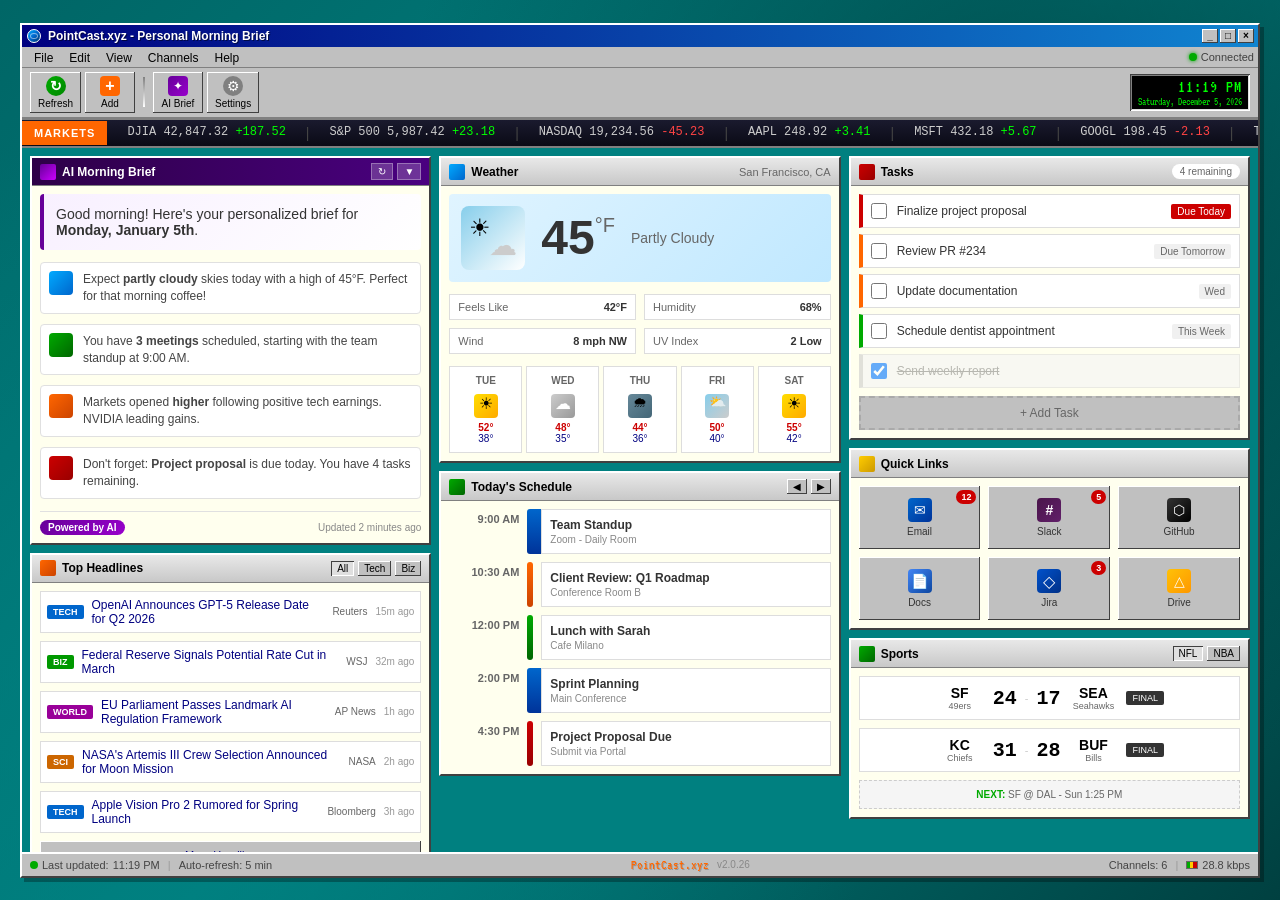
==== index.html @ b17baa4c "Add static HTML/CSS prototype for PointCast morning brief dashboard - Create retro 1996-inspired UI " ====
<!DOCTYPE html>
<html lang="en">
<head>
    <meta charset="UTF-8">
    <meta name="viewport" content="width=device-width, initial-scale=1.0">
    <title>PointCast.xyz - Your Personal Morning Brief</title>
    <link rel="stylesheet" href="styles.css">
    <link rel="preconnect" href="https://fonts.googleapis.com">
    <link rel="preconnect" href="https://fonts.gstatic.com" crossorigin>
    <link href="https://fonts.googleapis.com/css2?family=VT323&family=Chicago&family=Press+Start+2P&display=swap" rel="stylesheet">
</head>
<body>
    <!-- Screensaver Overlay (hidden by default) -->
    <div class="screensaver" id="screensaver">
        <div class="screensaver-logo">PointCast.xyz</div>
        <div class="screensaver-tagline">Click anywhere to begin your morning brief...</div>
    </div>

    <!-- Main Application Window -->
    <div class="app-container">
        <!-- Title Bar -->
        <header class="title-bar">
            <div class="title-bar-left">
                <div class="app-icon">
                    <div class="icon-globe"></div>
                </div>
                <span class="app-title">PointCast.xyz - Personal Morning Brief</span>
            </div>
            <div class="title-bar-buttons">
                <button class="win-btn minimize" title="Minimize">_</button>
                <button class="win-btn maximize" title="Maximize">□</button>
                <button class="win-btn close" title="Close">×</button>
            </div>
        </header>

        <!-- Menu Bar -->
        <nav class="menu-bar">
            <ul class="menu-items">
                <li class="menu-item">
                    <span>File</span>
                    <ul class="dropdown">
                        <li>New Channel</li>
                        <li>Save Layout</li>
                        <li class="separator"></li>
                        <li>Exit</li>
                    </ul>
                </li>
                <li class="menu-item">
                    <span>Edit</span>
                    <ul class="dropdown">
                        <li>Preferences</li>
                        <li>Customize</li>
                    </ul>
                </li>
                <li class="menu-item">
                    <span>View</span>
                    <ul class="dropdown">
                        <li>Full Screen</li>
                        <li>Compact Mode</li>
                        <li class="separator"></li>
                        <li>Refresh All</li>
                    </ul>
                </li>
                <li class="menu-item">
                    <span>Channels</span>
                    <ul class="dropdown">
                        <li>News</li>
                        <li>Weather</li>
                        <li>Markets</li>
                        <li>Sports</li>
                    </ul>
                </li>
                <li class="menu-item">
                    <span>Help</span>
                    <ul class="dropdown">
                        <li>About PointCast.xyz</li>
                        <li>User Guide</li>
                    </ul>
                </li>
            </ul>
            <div class="connection-status">
                <span class="status-indicator online"></span>
                <span>Connected</span>
            </div>
        </nav>

        <!-- Toolbar -->
        <div class="toolbar">
            <button class="toolbar-btn" title="Refresh All">
                <span class="toolbar-icon refresh-icon"></span>
                <span>Refresh</span>
            </button>
            <button class="toolbar-btn" title="Add Channel">
                <span class="toolbar-icon add-icon"></span>
                <span>Add</span>
            </button>
            <div class="toolbar-separator"></div>
            <button class="toolbar-btn" title="AI Assistant">
                <span class="toolbar-icon ai-icon"></span>
                <span>AI Brief</span>
            </button>
            <button class="toolbar-btn" title="Settings">
                <span class="toolbar-icon settings-icon"></span>
                <span>Settings</span>
            </button>
            <div class="toolbar-spacer"></div>
            <div class="datetime-display">
                <span class="current-time" id="currentTime">7:30 AM</span>
                <span class="current-date" id="currentDate">Monday, January 5, 2026</span>
            </div>
        </div>

        <!-- Stock Ticker -->
        <div class="ticker-bar">
            <div class="ticker-label">MARKETS</div>
            <div class="ticker-container">
                <div class="ticker-content" id="tickerContent">
                    <span class="ticker-item positive">DJIA 42,847.32 <span class="change">+187.52</span></span>
                    <span class="ticker-separator">|</span>
                    <span class="ticker-item positive">S&P 500 5,987.42 <span class="change">+23.18</span></span>
                    <span class="ticker-separator">|</span>
                    <span class="ticker-item negative">NASDAQ 19,234.56 <span class="change">-45.23</span></span>
                    <span class="ticker-separator">|</span>
                    <span class="ticker-item positive">AAPL 248.92 <span class="change">+3.41</span></span>
                    <span class="ticker-separator">|</span>
                    <span class="ticker-item positive">MSFT 432.18 <span class="change">+5.67</span></span>
                    <span class="ticker-separator">|</span>
                    <span class="ticker-item negative">GOOGL 198.45 <span class="change">-2.13</span></span>
                    <span class="ticker-separator">|</span>
                    <span class="ticker-item positive">TSLA 412.30 <span class="change">+18.92</span></span>
                    <span class="ticker-separator">|</span>
                    <span class="ticker-item positive">AMZN 227.84 <span class="change">+4.56</span></span>
                    <span class="ticker-separator">|</span>
                    <span class="ticker-item negative">META 612.47 <span class="change">-8.23</span></span>
                    <span class="ticker-separator">|</span>
                    <span class="ticker-item positive">NVDA 148.92 <span class="change">+6.78</span></span>
                </div>
            </div>
        </div>

        <!-- Main Content Area -->
        <main class="main-content">
            <!-- Left Column -->
            <div class="column left-column">
                <!-- AI Morning Brief -->
                <section class="panel ai-brief-panel">
                    <div class="panel-header">
                        <div class="panel-title">
                            <span class="panel-icon ai-panel-icon"></span>
                            AI Morning Brief
                        </div>
                        <div class="panel-controls">
                            <button class="panel-btn" title="Regenerate">↻</button>
                            <button class="panel-btn" title="Expand">▼</button>
                        </div>
                    </div>
                    <div class="panel-content">
                        <div class="ai-greeting">
                            <p class="greeting-text">Good morning! Here's your personalized brief for <strong>Monday, January 5th</strong>.</p>
                        </div>
                        <div class="ai-summary">
                            <div class="summary-item">
                                <span class="summary-icon weather-summary"></span>
                                <p>Expect <strong>partly cloudy</strong> skies today with a high of 45°F. Perfect for that morning coffee!</p>
                            </div>
                            <div class="summary-item">
                                <span class="summary-icon calendar-summary"></span>
                                <p>You have <strong>3 meetings</strong> scheduled, starting with the team standup at 9:00 AM.</p>
                            </div>
                            <div class="summary-item">
                                <span class="summary-icon news-summary"></span>
                                <p>Markets opened <strong>higher</strong> following positive tech earnings. NVIDIA leading gains.</p>
                            </div>
                            <div class="summary-item">
                                <span class="summary-icon task-summary"></span>
                                <p>Don't forget: <strong>Project proposal</strong> is due today. You have 4 tasks remaining.</p>
                            </div>
                        </div>
                        <div class="ai-footer">
                            <span class="ai-badge">Powered by AI</span>
                            <span class="update-time">Updated 2 minutes ago</span>
                        </div>
                    </div>
                </section>

                <!-- News Panel -->
                <section class="panel news-panel">
                    <div class="panel-header">
                        <div class="panel-title">
                            <span class="panel-icon news-panel-icon"></span>
                            Top Headlines
                        </div>
                        <div class="panel-controls">
                            <button class="panel-btn active" title="All">All</button>
                            <button class="panel-btn" title="Tech">Tech</button>
                            <button class="panel-btn" title="Business">Biz</button>
                        </div>
                    </div>
                    <div class="panel-content">
                        <ul class="news-list">
                            <li class="news-item">
                                <span class="news-category tech">TECH</span>
                                <a href="#" class="news-headline">OpenAI Announces GPT-5 Release Date for Q2 2026</a>
                                <span class="news-source">Reuters</span>
                                <span class="news-time">15m ago</span>
                            </li>
                            <li class="news-item">
                                <span class="news-category business">BIZ</span>
                                <a href="#" class="news-headline">Federal Reserve Signals Potential Rate Cut in March</a>
                                <span class="news-source">WSJ</span>
                                <span class="news-time">32m ago</span>
                            </li>
                            <li class="news-item">
                                <span class="news-category world">WORLD</span>
                                <a href="#" class="news-headline">EU Parliament Passes Landmark AI Regulation Framework</a>
                                <span class="news-source">AP News</span>
                                <span class="news-time">1h ago</span>
                            </li>
                            <li class="news-item">
                                <span class="news-category science">SCI</span>
                                <a href="#" class="news-headline">NASA's Artemis III Crew Selection Announced for Moon Mission</a>
                                <span class="news-source">NASA</span>
                                <span class="news-time">2h ago</span>
                            </li>
                            <li class="news-item">
                                <span class="news-category tech">TECH</span>
                                <a href="#" class="news-headline">Apple Vision Pro 2 Rumored for Spring Launch</a>
                                <span class="news-source">Bloomberg</span>
                                <span class="news-time">3h ago</span>
                            </li>
                        </ul>
                        <button class="more-btn">More Headlines →</button>
                    </div>
                </section>
            </div>

            <!-- Center Column -->
            <div class="column center-column">
                <!-- Weather Panel -->
                <section class="panel weather-panel">
                    <div class="panel-header">
                        <div class="panel-title">
                            <span class="panel-icon weather-panel-icon"></span>
                            Weather
                        </div>
                        <div class="panel-controls">
                            <span class="location">San Francisco, CA</span>
                        </div>
                    </div>
                    <div class="panel-content">
                        <div class="weather-current">
                            <div class="weather-icon-large partly-cloudy"></div>
                            <div class="weather-temp">
                                <span class="temp-value">45</span>
                                <span class="temp-unit">°F</span>
                            </div>
                            <div class="weather-desc">Partly Cloudy</div>
                        </div>
                        <div class="weather-details">
                            <div class="weather-detail">
                                <span class="detail-label">Feels Like</span>
                                <span class="detail-value">42°F</span>
                            </div>
                            <div class="weather-detail">
                                <span class="detail-label">Humidity</span>
                                <span class="detail-value">68%</span>
                            </div>
                            <div class="weather-detail">
                                <span class="detail-label">Wind</span>
                                <span class="detail-value">8 mph NW</span>
                            </div>
                            <div class="weather-detail">
                                <span class="detail-label">UV Index</span>
                                <span class="detail-value">2 Low</span>
                            </div>
                        </div>
                        <div class="weather-forecast">
                            <div class="forecast-day">
                                <span class="day-name">TUE</span>
                                <div class="forecast-icon sunny"></div>
                                <span class="forecast-high">52°</span>
                                <span class="forecast-low">38°</span>
                            </div>
                            <div class="forecast-day">
                                <span class="day-name">WED</span>
                                <div class="forecast-icon cloudy"></div>
                                <span class="forecast-high">48°</span>
                                <span class="forecast-low">35°</span>
                            </div>
                            <div class="forecast-day">
                                <span class="day-name">THU</span>
                                <div class="forecast-icon rainy"></div>
                                <span class="forecast-high">44°</span>
                                <span class="forecast-low">36°</span>
                            </div>
                            <div class="forecast-day">
                                <span class="day-name">FRI</span>
                                <div class="forecast-icon partly-cloudy-sm"></div>
                                <span class="forecast-high">50°</span>
                                <span class="forecast-low">40°</span>
                            </div>
                            <div class="forecast-day">
                                <span class="day-name">SAT</span>
                                <div class="forecast-icon sunny"></div>
                                <span class="forecast-high">55°</span>
                                <span class="forecast-low">42°</span>
                            </div>
                        </div>
                    </div>
                </section>

                <!-- Calendar Panel -->
                <section class="panel calendar-panel">
                    <div class="panel-header">
                        <div class="panel-title">
                            <span class="panel-icon calendar-panel-icon"></span>
                            Today's Schedule
                        </div>
                        <div class="panel-controls">
                            <button class="panel-btn" title="Previous">◀</button>
                            <button class="panel-btn" title="Next">▶</button>
                        </div>
                    </div>
                    <div class="panel-content">
                        <div class="calendar-timeline">
                            <div class="timeline-event">
                                <div class="event-time">9:00 AM</div>
                                <div class="event-bar team"></div>
                                <div class="event-details">
                                    <span class="event-title">Team Standup</span>
                                    <span class="event-location">Zoom - Daily Room</span>
                                </div>
                            </div>
                            <div class="timeline-event">
                                <div class="event-time">10:30 AM</div>
                                <div class="event-bar client"></div>
                                <div class="event-details">
                                    <span class="event-title">Client Review: Q1 Roadmap</span>
                                    <span class="event-location">Conference Room B</span>
                                </div>
                            </div>
                            <div class="timeline-event">
                                <div class="event-time">12:00 PM</div>
                                <div class="event-bar personal"></div>
                                <div class="event-details">
                                    <span class="event-title">Lunch with Sarah</span>
                                    <span class="event-location">Cafe Milano</span>
                                </div>
                            </div>
                            <div class="timeline-event">
                                <div class="event-time">2:00 PM</div>
                                <div class="event-bar team"></div>
                                <div class="event-details">
                                    <span class="event-title">Sprint Planning</span>
                                    <span class="event-location">Main Conference</span>
                                </div>
                            </div>
                            <div class="timeline-event">
                                <div class="event-time">4:30 PM</div>
                                <div class="event-bar deadline"></div>
                                <div class="event-details">
                                    <span class="event-title">Project Proposal Due</span>
                                    <span class="event-location">Submit via Portal</span>
                                </div>
                            </div>
                        </div>
                    </div>
                </section>
            </div>

            <!-- Right Column -->
            <div class="column right-column">
                <!-- Tasks Panel -->
                <section class="panel tasks-panel">
                    <div class="panel-header">
                        <div class="panel-title">
                            <span class="panel-icon tasks-panel-icon"></span>
                            Tasks
                        </div>
                        <div class="panel-controls">
                            <span class="task-count">4 remaining</span>
                        </div>
                    </div>
                    <div class="panel-content">
                        <ul class="task-list">
                            <li class="task-item priority-high">
                                <input type="checkbox" id="task1" class="task-checkbox">
                                <label for="task1" class="task-label">
                                    <span class="task-text">Finalize project proposal</span>
                                    <span class="task-due urgent">Due Today</span>
                                </label>
                            </li>
                            <li class="task-item priority-medium">
                                <input type="checkbox" id="task2" class="task-checkbox">
                                <label for="task2" class="task-label">
                                    <span class="task-text">Review PR #234</span>
                                    <span class="task-due">Due Tomorrow</span>
                                </label>
                            </li>
                            <li class="task-item priority-medium">
                                <input type="checkbox" id="task3" class="task-checkbox">
                                <label for="task3" class="task-label">
                                    <span class="task-text">Update documentation</span>
                                    <span class="task-due">Wed</span>
                                </label>
                            </li>
                            <li class="task-item priority-low">
                                <input type="checkbox" id="task4" class="task-checkbox">
                                <label for="task4" class="task-label">
                                    <span class="task-text">Schedule dentist appointment</span>
                                    <span class="task-due">This Week</span>
                                </label>
                            </li>
                            <li class="task-item completed">
                                <input type="checkbox" id="task5" class="task-checkbox" checked>
                                <label for="task5" class="task-label">
                                    <span class="task-text">Send weekly report</span>
                                </label>
                            </li>
                        </ul>
                        <button class="add-task-btn">+ Add Task</button>
                    </div>
                </section>

                <!-- Quick Links Panel -->
                <section class="panel links-panel">
                    <div class="panel-header">
                        <div class="panel-title">
                            <span class="panel-icon links-panel-icon"></span>
                            Quick Links
                        </div>
                    </div>
                    <div class="panel-content">
                        <div class="quick-links-grid">
                            <a href="#" class="quick-link">
                                <div class="link-icon email-icon"></div>
                                <span>Email</span>
                                <span class="badge">12</span>
                            </a>
                            <a href="#" class="quick-link">
                                <div class="link-icon slack-icon"></div>
                                <span>Slack</span>
                                <span class="badge">5</span>
                            </a>
                            <a href="#" class="quick-link">
                                <div class="link-icon github-icon"></div>
                                <span>GitHub</span>
                            </a>
                            <a href="#" class="quick-link">
                                <div class="link-icon docs-icon"></div>
                                <span>Docs</span>
                            </a>
                            <a href="#" class="quick-link">
                                <div class="link-icon jira-icon"></div>
                                <span>Jira</span>
                                <span class="badge">3</span>
                            </a>
                            <a href="#" class="quick-link">
                                <div class="link-icon drive-icon"></div>
                                <span>Drive</span>
                            </a>
                        </div>
                    </div>
                </section>

                <!-- Sports/Scores Panel -->
                <section class="panel sports-panel">
                    <div class="panel-header">
                        <div class="panel-title">
                            <span class="panel-icon sports-panel-icon"></span>
                            Sports
                        </div>
                        <div class="panel-controls">
                            <button class="panel-btn active">NFL</button>
                            <button class="panel-btn">NBA</button>
                        </div>
                    </div>
                    <div class="panel-content">
                        <div class="sports-scores">
                            <div class="game-score">
                                <div class="team">
                                    <span class="team-abbr">SF</span>
                                    <span class="team-name">49ers</span>
                                </div>
                                <span class="score">24</span>
                                <span class="vs">-</span>
                                <span class="score">17</span>
                                <div class="team">
                                    <span class="team-abbr">SEA</span>
                                    <span class="team-name">Seahawks</span>
                                </div>
                                <span class="game-status final">FINAL</span>
                            </div>
                            <div class="game-score">
                                <div class="team">
                                    <span class="team-abbr">KC</span>
                                    <span class="team-name">Chiefs</span>
                                </div>
                                <span class="score">31</span>
                                <span class="vs">-</span>
                                <span class="score">28</span>
                                <div class="team">
                                    <span class="team-abbr">BUF</span>
                                    <span class="team-name">Bills</span>
                                </div>
                                <span class="game-status final">FINAL</span>
                            </div>
                            <div class="upcoming-game">
                                <span class="upcoming-label">NEXT:</span>
                                <span>SF @ DAL - Sun 1:25 PM</span>
                            </div>
                        </div>
                    </div>
                </section>
            </div>
        </main>

        <!-- Status Bar -->
        <footer class="status-bar">
            <div class="status-left">
                <span class="status-item">
                    <span class="status-icon connected"></span>
                    Last updated: <span id="lastUpdate">7:28 AM</span>
                </span>
                <span class="status-separator">|</span>
                <span class="status-item">Auto-refresh: 5 min</span>
            </div>
            <div class="status-center">
                <span class="retro-badge">PointCast.xyz</span>
                <span class="version">v2.0.26</span>
            </div>
            <div class="status-right">
                <span class="status-item">Channels: 6</span>
                <span class="status-separator">|</span>
                <span class="status-item">
                    <span class="bandwidth-icon"></span>
                    28.8 kbps
                </span>
            </div>
        </footer>
    </div>

    <script src="script.js"></script>
</body>
</html>
---- styles.css ----
/* PointCast.xyz - Retro 1996-Inspired Morning Brief Dashboard */
/* A nostalgic design meeting modern functionality */

/* ===== CSS Reset & Base ===== */
*, *::before, *::after {
    box-sizing: border-box;
    margin: 0;
    padding: 0;
}

:root {
    /* Windows 95/98 Color Palette */
    --win-bg: #008080;
    --win-gray-light: #dfdfdf;
    --win-gray: #c0c0c0;
    --win-gray-dark: #808080;
    --win-gray-darker: #404040;
    --win-white: #ffffff;
    --win-black: #000000;
    --win-blue: #000080;
    --win-blue-light: #1084d0;
    --win-title-active: linear-gradient(90deg, #000080, #1084d0);
    --win-title-inactive: linear-gradient(90deg, #808080, #b0b0b0);

    /* PointCast Accent Colors */
    --pc-orange: #ff6600;
    --pc-yellow: #ffcc00;
    --pc-green: #00aa00;
    --pc-red: #cc0000;
    --pc-purple: #660099;

    /* Panel Colors */
    --panel-bg: #ffffee;
    --panel-header: linear-gradient(180deg, #e8e8e8 0%, #c8c8c8 100%);

    /* Semantic Colors */
    --positive: #008800;
    --negative: #cc0000;
    --urgent: #ff0000;

    /* Typography */
    --font-system: 'Segoe UI', Tahoma, Geneva, Verdana, sans-serif;
    --font-mono: 'Courier New', monospace;
    --font-retro: 'VT323', monospace;

    /* Shadows */
    --shadow-outset: inset -1px -1px 0 #404040, inset 1px 1px 0 #ffffff, inset -2px -2px 0 #808080, inset 2px 2px 0 #dfdfdf;
    --shadow-inset: inset 1px 1px 0 #404040, inset -1px -1px 0 #ffffff, inset 2px 2px 0 #808080, inset -2px -2px 0 #dfdfdf;
    --shadow-btn: inset -1px -1px 0 #404040, inset 1px 1px 0 #ffffff;
    --shadow-btn-pressed: inset 1px 1px 0 #404040, inset -1px -1px 0 #ffffff;
}

html {
    font-size: 14px;
}

body {
    font-family: var(--font-system);
    background: var(--win-bg);
    min-height: 100vh;
    display: flex;
    align-items: center;
    justify-content: center;
    padding: 20px;
    background-image:
        radial-gradient(circle at 20% 80%, rgba(0, 128, 128, 0.8) 0%, transparent 50%),
        radial-gradient(circle at 80% 20%, rgba(0, 64, 64, 0.8) 0%, transparent 50%),
        linear-gradient(135deg, #006666 0%, #008080 50%, #004040 100%);
}

/* ===== Screensaver Overlay ===== */
.screensaver {
    position: fixed;
    top: 0;
    left: 0;
    width: 100%;
    height: 100%;
    background: #000;
    display: none; /* Change to flex to show */
    flex-direction: column;
    align-items: center;
    justify-content: center;
    z-index: 10000;
    cursor: pointer;
}

.screensaver-logo {
    font-family: var(--font-retro);
    font-size: 4rem;
    color: var(--pc-orange);
    text-shadow: 0 0 20px var(--pc-orange), 0 0 40px var(--pc-yellow);
    animation: glow 2s ease-in-out infinite alternate;
}

.screensaver-tagline {
    font-family: var(--font-system);
    color: #666;
    margin-top: 20px;
}

@keyframes glow {
    from { text-shadow: 0 0 20px var(--pc-orange), 0 0 40px var(--pc-yellow); }
    to { text-shadow: 0 0 30px var(--pc-orange), 0 0 60px var(--pc-yellow), 0 0 80px var(--pc-orange); }
}

/* ===== Main Application Container ===== */
.app-container {
    width: 100%;
    max-width: 1400px;
    background: var(--win-gray);
    border: 2px solid;
    border-color: var(--win-white) var(--win-gray-darker) var(--win-gray-darker) var(--win-white);
    box-shadow:
        4px 4px 0 rgba(0, 0, 0, 0.3),
        inset 1px 1px 0 var(--win-gray-light);
    display: flex;
    flex-direction: column;
    max-height: 95vh;
    overflow: hidden;
}

/* ===== Title Bar ===== */
.title-bar {
    background: var(--win-title-active);
    padding: 3px 4px;
    display: flex;
    justify-content: space-between;
    align-items: center;
    user-select: none;
}

.title-bar-left {
    display: flex;
    align-items: center;
    gap: 6px;
}

.app-icon {
    width: 16px;
    height: 16px;
    display: flex;
    align-items: center;
    justify-content: center;
}

.icon-globe {
    width: 14px;
    height: 14px;
    border-radius: 50%;
    background: linear-gradient(135deg, #00aaff 0%, #0066cc 50%, #003366 100%);
    border: 1px solid #fff;
    position: relative;
}

.icon-globe::after {
    content: '';
    position: absolute;
    top: 3px;
    left: 2px;
    width: 8px;
    height: 6px;
    border: 1px solid rgba(255,255,255,0.5);
    border-radius: 50%;
}

.app-title {
    color: white;
    font-weight: bold;
    font-size: 12px;
    text-shadow: 1px 1px 0 rgba(0,0,0,0.5);
}

.title-bar-buttons {
    display: flex;
    gap: 2px;
}

.win-btn {
    width: 16px;
    height: 14px;
    background: var(--win-gray);
    border: none;
    box-shadow: var(--shadow-btn);
    font-family: var(--font-system);
    font-size: 10px;
    font-weight: bold;
    line-height: 1;
    cursor: pointer;
    display: flex;
    align-items: center;
    justify-content: center;
    padding: 0;
}

.win-btn:active {
    box-shadow: var(--shadow-btn-pressed);
    padding-top: 1px;
    padding-left: 1px;
}

.win-btn.close {
    color: var(--win-black);
}

/* ===== Menu Bar ===== */
.menu-bar {
    background: var(--win-gray);
    border-bottom: 1px solid var(--win-gray-dark);
    padding: 2px 4px;
    display: flex;
    justify-content: space-between;
    align-items: center;
}

.menu-items {
    display: flex;
    list-style: none;
    gap: 0;
}

.menu-item {
    position: relative;
}

.menu-item > span {
    padding: 2px 8px;
    cursor: pointer;
    font-size: 12px;
}

.menu-item:hover > span {
    background: var(--win-blue);
    color: white;
}

.dropdown {
    display: none;
    position: absolute;
    top: 100%;
    left: 0;
    background: var(--win-gray);
    border: 2px solid;
    border-color: var(--win-white) var(--win-gray-darker) var(--win-gray-darker) var(--win-white);
    list-style: none;
    min-width: 150px;
    z-index: 1000;
    box-shadow: 2px 2px 0 rgba(0,0,0,0.2);
}

.menu-item:hover .dropdown {
    display: block;
}

.dropdown li {
    padding: 4px 20px;
    font-size: 12px;
    cursor: pointer;
}

.dropdown li:hover {
    background: var(--win-blue);
    color: white;
}

.dropdown .separator {
    height: 1px;
    background: var(--win-gray-dark);
    margin: 4px 2px;
    padding: 0;
}

.connection-status {
    display: flex;
    align-items: center;
    gap: 4px;
    font-size: 11px;
    color: var(--win-gray-darker);
}

.status-indicator {
    width: 8px;
    height: 8px;
    border-radius: 50%;
    background: #888;
}

.status-indicator.online {
    background: var(--pc-green);
    box-shadow: 0 0 4px var(--pc-green);
}

/* ===== Toolbar ===== */
.toolbar {
    background: var(--win-gray);
    padding: 4px 8px;
    display: flex;
    align-items: center;
    gap: 4px;
    border-bottom: 1px solid var(--win-gray-dark);
    flex-wrap: wrap;
}

.toolbar-btn {
    display: flex;
    flex-direction: column;
    align-items: center;
    padding: 4px 8px;
    background: var(--win-gray);
    border: none;
    box-shadow: var(--shadow-btn);
    cursor: pointer;
    font-size: 10px;
    min-width: 50px;
}

.toolbar-btn:hover {
    background: var(--win-gray-light);
}

.toolbar-btn:active {
    box-shadow: var(--shadow-btn-pressed);
}

.toolbar-icon {
    width: 20px;
    height: 20px;
    margin-bottom: 2px;
    background-size: contain;
    background-repeat: no-repeat;
    background-position: center;
}

.refresh-icon {
    background: linear-gradient(135deg, #00aa00 0%, #008800 100%);
    border-radius: 50%;
    position: relative;
}

.refresh-icon::before {
    content: '↻';
    position: absolute;
    top: 50%;
    left: 50%;
    transform: translate(-50%, -50%);
    color: white;
    font-size: 14px;
    font-weight: bold;
}

.add-icon {
    background: var(--pc-orange);
    border-radius: 4px;
    position: relative;
}

.add-icon::before {
    content: '+';
    position: absolute;
    top: 50%;
    left: 50%;
    transform: translate(-50%, -50%);
    color: white;
    font-size: 16px;
    font-weight: bold;
}

.ai-icon {
    background: linear-gradient(135deg, var(--pc-purple) 0%, #9900cc 100%);
    border-radius: 4px;
    position: relative;
}

.ai-icon::before {
    content: '✦';
    position: absolute;
    top: 50%;
    left: 50%;
    transform: translate(-50%, -50%);
    color: white;
    font-size: 12px;
}

.settings-icon {
    background: var(--win-gray-dark);
    border-radius: 50%;
    position: relative;
}

.settings-icon::before {
    content: '⚙';
    position: absolute;
    top: 50%;
    left: 50%;
    transform: translate(-50%, -50%);
    color: white;
    font-size: 14px;
}

.toolbar-separator {
    width: 2px;
    height: 30px;
    background: linear-gradient(180deg, var(--win-gray-dark), var(--win-white));
    margin: 0 4px;
}

.toolbar-spacer {
    flex: 1;
}

.datetime-display {
    display: flex;
    flex-direction: column;
    align-items: flex-end;
    padding: 4px 8px;
    background: var(--win-black);
    color: #00ff00;
    font-family: var(--font-retro);
    box-shadow: var(--shadow-inset);
}

.current-time {
    font-size: 18px;
    letter-spacing: 1px;
}

.current-date {
    font-size: 11px;
    color: #00cc00;
}

/* ===== Stock Ticker ===== */
.ticker-bar {
    background: linear-gradient(180deg, #1a1a2e 0%, #0a0a15 100%);
    display: flex;
    align-items: center;
    overflow: hidden;
    border-top: 2px solid var(--win-gray-dark);
    border-bottom: 2px solid var(--win-gray-dark);
}

.ticker-label {
    background: var(--pc-orange);
    color: white;
    font-weight: bold;
    font-size: 11px;
    padding: 6px 12px;
    flex-shrink: 0;
    letter-spacing: 1px;
}

.ticker-container {
    flex: 1;
    overflow: hidden;
    position: relative;
}

.ticker-content {
    display: flex;
    gap: 20px;
    padding: 6px 20px;
    animation: ticker 30s linear infinite;
    white-space: nowrap;
}

@keyframes ticker {
    0% { transform: translateX(0); }
    100% { transform: translateX(-50%); }
}

.ticker-item {
    font-family: var(--font-mono);
    font-size: 12px;
    color: #cccccc;
}

.ticker-item.positive .change {
    color: #00ff00;
}

.ticker-item.negative .change {
    color: #ff4444;
}

.ticker-separator {
    color: #444;
}

/* ===== Main Content ===== */
.main-content {
    display: grid;
    grid-template-columns: 1fr 1fr 1fr;
    gap: 8px;
    padding: 8px;
    background: var(--win-bg);
    flex: 1;
    overflow-y: auto;
    min-height: 0;
}

.column {
    display: flex;
    flex-direction: column;
    gap: 8px;
    min-width: 0;
}

/* ===== Panel Base Styles ===== */
.panel {
    background: var(--win-gray);
    border: 2px solid;
    border-color: var(--win-white) var(--win-gray-darker) var(--win-gray-darker) var(--win-white);
    display: flex;
    flex-direction: column;
}

.panel-header {
    background: var(--panel-header);
    padding: 4px 8px;
    display: flex;
    justify-content: space-between;
    align-items: center;
    border-bottom: 1px solid var(--win-gray-dark);
    min-height: 28px;
}

.panel-title {
    display: flex;
    align-items: center;
    gap: 6px;
    font-weight: bold;
    font-size: 12px;
    color: var(--win-black);
}

.panel-icon {
    width: 16px;
    height: 16px;
    border-radius: 2px;
}

.panel-controls {
    display: flex;
    gap: 4px;
    align-items: center;
}

.panel-btn {
    padding: 2px 6px;
    background: var(--win-gray);
    border: none;
    box-shadow: var(--shadow-btn);
    font-size: 10px;
    cursor: pointer;
}

.panel-btn:hover {
    background: var(--win-gray-light);
}

.panel-btn:active, .panel-btn.active {
    box-shadow: var(--shadow-btn-pressed);
    background: var(--win-gray-light);
}

.panel-content {
    padding: 8px;
    background: var(--panel-bg);
    flex: 1;
    overflow-y: auto;
}

/* ===== AI Brief Panel ===== */
.ai-panel-icon {
    background: linear-gradient(135deg, var(--pc-purple), #cc00ff);
}

.ai-brief-panel .panel-header {
    background: linear-gradient(90deg, #2d0047, #4a0080);
}

.ai-brief-panel .panel-title {
    color: white;
}

.ai-brief-panel .panel-btn {
    background: rgba(255,255,255,0.2);
    color: white;
    box-shadow: none;
    border: 1px solid rgba(255,255,255,0.3);
}

.ai-greeting {
    background: linear-gradient(135deg, #f8f0ff, #fff);
    padding: 12px;
    border-radius: 4px;
    margin-bottom: 12px;
    border-left: 4px solid var(--pc-purple);
}

.greeting-text {
    font-size: 14px;
    color: #333;
}

.ai-summary {
    display: flex;
    flex-direction: column;
    gap: 10px;
}

.summary-item {
    display: flex;
    gap: 10px;
    align-items: flex-start;
    padding: 8px;
    background: white;
    border: 1px solid #e0e0e0;
    border-radius: 4px;
}

.summary-icon {
    width: 24px;
    height: 24px;
    border-radius: 4px;
    flex-shrink: 0;
}

.weather-summary {
    background: linear-gradient(135deg, #00aaff, #0066cc);
}

.calendar-summary {
    background: linear-gradient(135deg, var(--pc-green), #006600);
}

.news-summary {
    background: linear-gradient(135deg, var(--pc-orange), #cc4400);
}

.task-summary {
    background: linear-gradient(135deg, var(--pc-red), #990000);
}

.summary-item p {
    font-size: 12px;
    color: #444;
    line-height: 1.4;
}

.ai-footer {
    display: flex;
    justify-content: space-between;
    align-items: center;
    margin-top: 12px;
    padding-top: 8px;
    border-top: 1px solid #e0e0e0;
}

.ai-badge {
    background: linear-gradient(135deg, var(--pc-purple), #9900cc);
    color: white;
    padding: 2px 8px;
    border-radius: 10px;
    font-size: 10px;
    font-weight: bold;
}

.update-time {
    font-size: 10px;
    color: #888;
}

/* ===== News Panel ===== */
.news-panel-icon {
    background: linear-gradient(135deg, var(--pc-orange), #cc4400);
}

.news-list {
    list-style: none;
    display: flex;
    flex-direction: column;
    gap: 8px;
}

.news-item {
    display: grid;
    grid-template-columns: auto 1fr auto auto;
    gap: 8px;
    align-items: center;
    padding: 6px;
    background: white;
    border: 1px solid #ddd;
    font-size: 12px;
}

.news-item:hover {
    background: #f5f5f5;
    border-color: var(--pc-orange);
}

.news-category {
    padding: 2px 6px;
    border-radius: 2px;
    font-size: 9px;
    font-weight: bold;
    color: white;
}

.news-category.tech { background: #0066cc; }
.news-category.business { background: #009900; }
.news-category.world { background: #990099; }
.news-category.science { background: #cc6600; }

.news-headline {
    color: var(--win-blue);
    text-decoration: none;
    font-weight: 500;
}

.news-headline:hover {
    text-decoration: underline;
}

.news-source {
    color: #666;
    font-size: 10px;
}

.news-time {
    color: #999;
    font-size: 10px;
}

.more-btn {
    width: 100%;
    padding: 8px;
    margin-top: 8px;
    background: var(--win-gray);
    border: none;
    box-shadow: var(--shadow-btn);
    cursor: pointer;
    font-size: 11px;
    color: var(--win-blue);
}

.more-btn:hover {
    background: var(--win-gray-light);
}

/* ===== Weather Panel ===== */
.weather-panel-icon {
    background: linear-gradient(135deg, #00aaff, #0066cc);
}

.weather-panel .panel-header .location {
    font-size: 11px;
    color: #666;
}

.weather-current {
    display: flex;
    align-items: center;
    gap: 16px;
    padding: 12px;
    background: linear-gradient(135deg, #e0f4ff, #c0e8ff);
    border-radius: 4px;
    margin-bottom: 12px;
}

.weather-icon-large {
    width: 64px;
    height: 64px;
    border-radius: 8px;
}

.weather-icon-large.partly-cloudy {
    background: linear-gradient(135deg, #87ceeb, #fff);
    position: relative;
}

.weather-icon-large.partly-cloudy::before {
    content: '☀';
    position: absolute;
    top: 8px;
    left: 8px;
    font-size: 24px;
}

.weather-icon-large.partly-cloudy::after {
    content: '☁';
    position: absolute;
    bottom: 8px;
    right: 8px;
    font-size: 28px;
    color: #ccc;
}

.weather-temp {
    display: flex;
    align-items: flex-start;
}

.temp-value {
    font-size: 48px;
    font-weight: bold;
    color: #333;
    line-height: 1;
}

.temp-unit {
    font-size: 20px;
    color: #666;
}

.weather-desc {
    font-size: 14px;
    color: #666;
}

.weather-details {
    display: grid;
    grid-template-columns: 1fr 1fr;
    gap: 8px;
    margin-bottom: 12px;
}

.weather-detail {
    display: flex;
    justify-content: space-between;
    padding: 6px 8px;
    background: white;
    border: 1px solid #ddd;
    font-size: 11px;
}

.detail-label {
    color: #666;
}

.detail-value {
    font-weight: bold;
    color: #333;
}

.weather-forecast {
    display: flex;
    justify-content: space-between;
    gap: 4px;
}

.forecast-day {
    flex: 1;
    display: flex;
    flex-direction: column;
    align-items: center;
    padding: 8px 4px;
    background: white;
    border: 1px solid #ddd;
    font-size: 10px;
}

.day-name {
    font-weight: bold;
    color: #666;
    margin-bottom: 4px;
}

.forecast-icon {
    width: 24px;
    height: 24px;
    margin: 4px 0;
    border-radius: 4px;
}

.forecast-icon.sunny {
    background: linear-gradient(135deg, #ffdd00, #ffaa00);
}

.forecast-icon.sunny::before {
    content: '☀';
    display: flex;
    justify-content: center;
    font-size: 16px;
}

.forecast-icon.cloudy {
    background: linear-gradient(135deg, #ccc, #999);
}

.forecast-icon.cloudy::before {
    content: '☁';
    display: flex;
    justify-content: center;
    font-size: 16px;
    color: white;
}

.forecast-icon.rainy {
    background: linear-gradient(135deg, #668899, #446677);
}

.forecast-icon.rainy::before {
    content: '🌧';
    display: flex;
    justify-content: center;
    font-size: 14px;
}

.forecast-icon.partly-cloudy-sm {
    background: linear-gradient(135deg, #87ceeb, #ccc);
}

.forecast-icon.partly-cloudy-sm::before {
    content: '⛅';
    display: flex;
    justify-content: center;
    font-size: 14px;
}

.forecast-high {
    color: var(--pc-red);
    font-weight: bold;
}

.forecast-low {
    color: var(--win-blue);
}

/* ===== Calendar Panel ===== */
.calendar-panel-icon {
    background: linear-gradient(135deg, var(--pc-green), #006600);
}

.calendar-timeline {
    display: flex;
    flex-direction: column;
    gap: 8px;
}

.timeline-event {
    display: grid;
    grid-template-columns: 70px 6px 1fr;
    gap: 8px;
    align-items: stretch;
}

.event-time {
    font-size: 11px;
    font-weight: bold;
    color: #666;
    text-align: right;
    padding-top: 4px;
}

.event-bar {
    width: 6px;
    border-radius: 3px;
    min-height: 40px;
}

.event-bar.team {
    background: linear-gradient(180deg, #0066cc, #003399);
}

.event-bar.client {
    background: linear-gradient(180deg, var(--pc-orange), #cc4400);
}

.event-bar.personal {
    background: linear-gradient(180deg, var(--pc-green), #006600);
}

.event-bar.deadline {
    background: linear-gradient(180deg, var(--pc-red), #990000);
}

.event-details {
    background: white;
    border: 1px solid #ddd;
    padding: 8px;
    display: flex;
    flex-direction: column;
    gap: 2px;
}

.event-title {
    font-size: 12px;
    font-weight: bold;
    color: #333;
}

.event-location {
    font-size: 10px;
    color: #888;
}

/* ===== Tasks Panel ===== */
.tasks-panel-icon {
    background: linear-gradient(135deg, var(--pc-red), #990000);
}

.task-count {
    font-size: 10px;
    color: #666;
    background: #fff;
    padding: 2px 8px;
    border-radius: 10px;
}

.task-list {
    list-style: none;
    display: flex;
    flex-direction: column;
    gap: 6px;
}

.task-item {
    display: flex;
    align-items: center;
    padding: 8px;
    background: white;
    border: 1px solid #ddd;
    border-left: 4px solid #ccc;
}

.task-item.priority-high {
    border-left-color: var(--pc-red);
}

.task-item.priority-medium {
    border-left-color: var(--pc-orange);
}

.task-item.priority-low {
    border-left-color: var(--pc-green);
}

.task-item.completed {
    opacity: 0.6;
    background: #f5f5f5;
}

.task-checkbox {
    width: 16px;
    height: 16px;
    margin-right: 10px;
    cursor: pointer;
}

.task-label {
    flex: 1;
    display: flex;
    justify-content: space-between;
    align-items: center;
    cursor: pointer;
}

.task-text {
    font-size: 12px;
    color: #333;
}

.task-item.completed .task-text {
    text-decoration: line-through;
    color: #888;
}

.task-due {
    font-size: 10px;
    color: #666;
    background: #f0f0f0;
    padding: 2px 6px;
    border-radius: 2px;
}

.task-due.urgent {
    background: var(--pc-red);
    color: white;
}

.add-task-btn {
    width: 100%;
    padding: 8px;
    margin-top: 8px;
    background: var(--win-gray);
    border: 2px dashed #aaa;
    cursor: pointer;
    font-size: 12px;
    color: #666;
}

.add-task-btn:hover {
    border-color: var(--pc-orange);
    color: var(--pc-orange);
}

/* ===== Quick Links Panel ===== */
.links-panel-icon {
    background: linear-gradient(135deg, var(--pc-yellow), #cc9900);
}

.quick-links-grid {
    display: grid;
    grid-template-columns: repeat(3, 1fr);
    gap: 8px;
}

.quick-link {
    display: flex;
    flex-direction: column;
    align-items: center;
    padding: 12px 8px;
    background: var(--win-gray);
    border: none;
    box-shadow: var(--shadow-btn);
    text-decoration: none;
    color: #333;
    font-size: 10px;
    position: relative;
}

.quick-link:hover {
    background: var(--win-gray-light);
}

.quick-link:active {
    box-shadow: var(--shadow-btn-pressed);
}

.link-icon {
    width: 24px;
    height: 24px;
    margin-bottom: 4px;
    border-radius: 4px;
}

.email-icon {
    background: linear-gradient(135deg, #0066cc, #003399);
}

.email-icon::before {
    content: '✉';
    display: flex;
    justify-content: center;
    align-items: center;
    height: 100%;
    color: white;
    font-size: 14px;
}

.slack-icon {
    background: linear-gradient(135deg, #4a154b, #611f69);
}

.slack-icon::before {
    content: '#';
    display: flex;
    justify-content: center;
    align-items: center;
    height: 100%;
    color: white;
    font-size: 14px;
    font-weight: bold;
}

.github-icon {
    background: linear-gradient(135deg, #333, #000);
}

.github-icon::before {
    content: '⬡';
    display: flex;
    justify-content: center;
    align-items: center;
    height: 100%;
    color: white;
    font-size: 14px;
}

.docs-icon {
    background: linear-gradient(135deg, #4285f4, #0d47a1);
}

.docs-icon::before {
    content: '📄';
    display: flex;
    justify-content: center;
    align-items: center;
    height: 100%;
    font-size: 14px;
}

.jira-icon {
    background: linear-gradient(135deg, #0052cc, #003087);
}

.jira-icon::before {
    content: '◇';
    display: flex;
    justify-content: center;
    align-items: center;
    height: 100%;
    color: white;
    font-size: 16px;
}

.drive-icon {
    background: linear-gradient(135deg, #ffc107, #ff9800);
}

.drive-icon::before {
    content: '△';
    display: flex;
    justify-content: center;
    align-items: center;
    height: 100%;
    color: white;
    font-size: 14px;
}

.badge {
    position: absolute;
    top: 4px;
    right: 4px;
    background: var(--pc-red);
    color: white;
    font-size: 9px;
    padding: 2px 5px;
    border-radius: 8px;
    font-weight: bold;
}

/* ===== Sports Panel ===== */
.sports-panel-icon {
    background: linear-gradient(135deg, #00aa00, #006600);
}

.sports-scores {
    display: flex;
    flex-direction: column;
    gap: 8px;
}

.game-score {
    display: flex;
    align-items: center;
    justify-content: center;
    gap: 8px;
    padding: 8px;
    background: white;
    border: 1px solid #ddd;
    font-size: 11px;
}

.team {
    display: flex;
    flex-direction: column;
    align-items: center;
    min-width: 50px;
}

.team-abbr {
    font-weight: bold;
    font-size: 14px;
}

.team-name {
    font-size: 9px;
    color: #666;
}

.score {
    font-size: 20px;
    font-weight: bold;
    font-family: var(--font-mono);
}

.vs {
    color: #ccc;
}

.game-status {
    font-size: 9px;
    padding: 2px 6px;
    border-radius: 2px;
}

.game-status.final {
    background: #333;
    color: white;
}

.game-status.live {
    background: var(--pc-red);
    color: white;
    animation: pulse 1s infinite;
}

@keyframes pulse {
    0%, 100% { opacity: 1; }
    50% { opacity: 0.6; }
}

.upcoming-game {
    font-size: 10px;
    color: #666;
    text-align: center;
    padding: 8px;
    background: #f5f5f5;
    border: 1px dashed #ccc;
}

.upcoming-label {
    font-weight: bold;
    color: var(--pc-green);
}

/* ===== Status Bar ===== */
.status-bar {
    background: var(--win-gray);
    border-top: 2px solid;
    border-color: var(--win-white) transparent transparent transparent;
    padding: 4px 8px;
    display: flex;
    justify-content: space-between;
    align-items: center;
    font-size: 11px;
}

.status-left, .status-center, .status-right {
    display: flex;
    align-items: center;
    gap: 8px;
}

.status-item {
    display: flex;
    align-items: center;
    gap: 4px;
    color: #444;
}

.status-icon {
    width: 8px;
    height: 8px;
    border-radius: 50%;
}

.status-icon.connected {
    background: var(--pc-green);
}

.status-separator {
    color: #999;
}

.retro-badge {
    font-family: var(--font-retro);
    font-size: 14px;
    color: var(--pc-orange);
    text-shadow: 1px 1px 0 rgba(0,0,0,0.2);
}

.version {
    font-size: 10px;
    color: #888;
}

.bandwidth-icon {
    width: 12px;
    height: 8px;
    background: linear-gradient(90deg,
        var(--pc-green) 0%, var(--pc-green) 30%,
        var(--pc-yellow) 30%, var(--pc-yellow) 60%,
        var(--pc-red) 60%, var(--pc-red) 100%
    );
    border: 1px solid #666;
}

/* ===== Scrollbar Styling (Windows 95 style) ===== */
::-webkit-scrollbar {
    width: 16px;
    height: 16px;
}

::-webkit-scrollbar-track {
    background: repeating-conic-gradient(var(--win-gray) 0% 25%, var(--win-gray-light) 0% 50%) 50% / 2px 2px;
}

::-webkit-scrollbar-thumb {
    background: var(--win-gray);
    box-shadow: var(--shadow-btn);
}

::-webkit-scrollbar-thumb:hover {
    background: var(--win-gray-light);
}

::-webkit-scrollbar-button {
    background: var(--win-gray);
    box-shadow: var(--shadow-btn);
}

::-webkit-scrollbar-button:hover {
    background: var(--win-gray-light);
}

::-webkit-scrollbar-corner {
    background: var(--win-gray);
}

/* ===== Responsive Design ===== */
@media (max-width: 1200px) {
    .main-content {
        grid-template-columns: 1fr 1fr;
    }

    .right-column {
        grid-column: span 2;
        display: grid;
        grid-template-columns: 1fr 1fr 1fr;
        gap: 8px;
    }
}

@media (max-width: 900px) {
    .main-content {
        grid-template-columns: 1fr;
    }

    .right-column {
        grid-column: span 1;
        display: flex;
        flex-direction: column;
    }

    .toolbar {
        flex-wrap: wrap;
    }

    .datetime-display {
        order: -1;
        width: 100%;
        margin-bottom: 8px;
    }

    .quick-links-grid {
        grid-template-columns: repeat(6, 1fr);
    }
}

@media (max-width: 600px) {
    body {
        padding: 0;
    }

    .app-container {
        max-height: 100vh;
        border: none;
    }

    .menu-bar {
        display: none;
    }

    .toolbar-btn span:last-child {
        display: none;
    }

    .toolbar-btn {
        min-width: 36px;
    }

    .quick-links-grid {
        grid-template-columns: repeat(3, 1fr);
    }

    .weather-forecast {
        flex-wrap: wrap;
    }

    .forecast-day {
        flex: 1 1 calc(33% - 4px);
        min-width: 50px;
    }
}

/* ===== Print Styles ===== */
@media print {
    body {
        background: white;
    }

    .app-container {
        box-shadow: none;
        border: 1px solid #ccc;
    }

    .title-bar,
    .menu-bar,
    .toolbar,
    .status-bar {
        display: none;
    }

    .main-content {
        display: block;
    }

    .panel {
        break-inside: avoid;
        margin-bottom: 16px;
    }
}
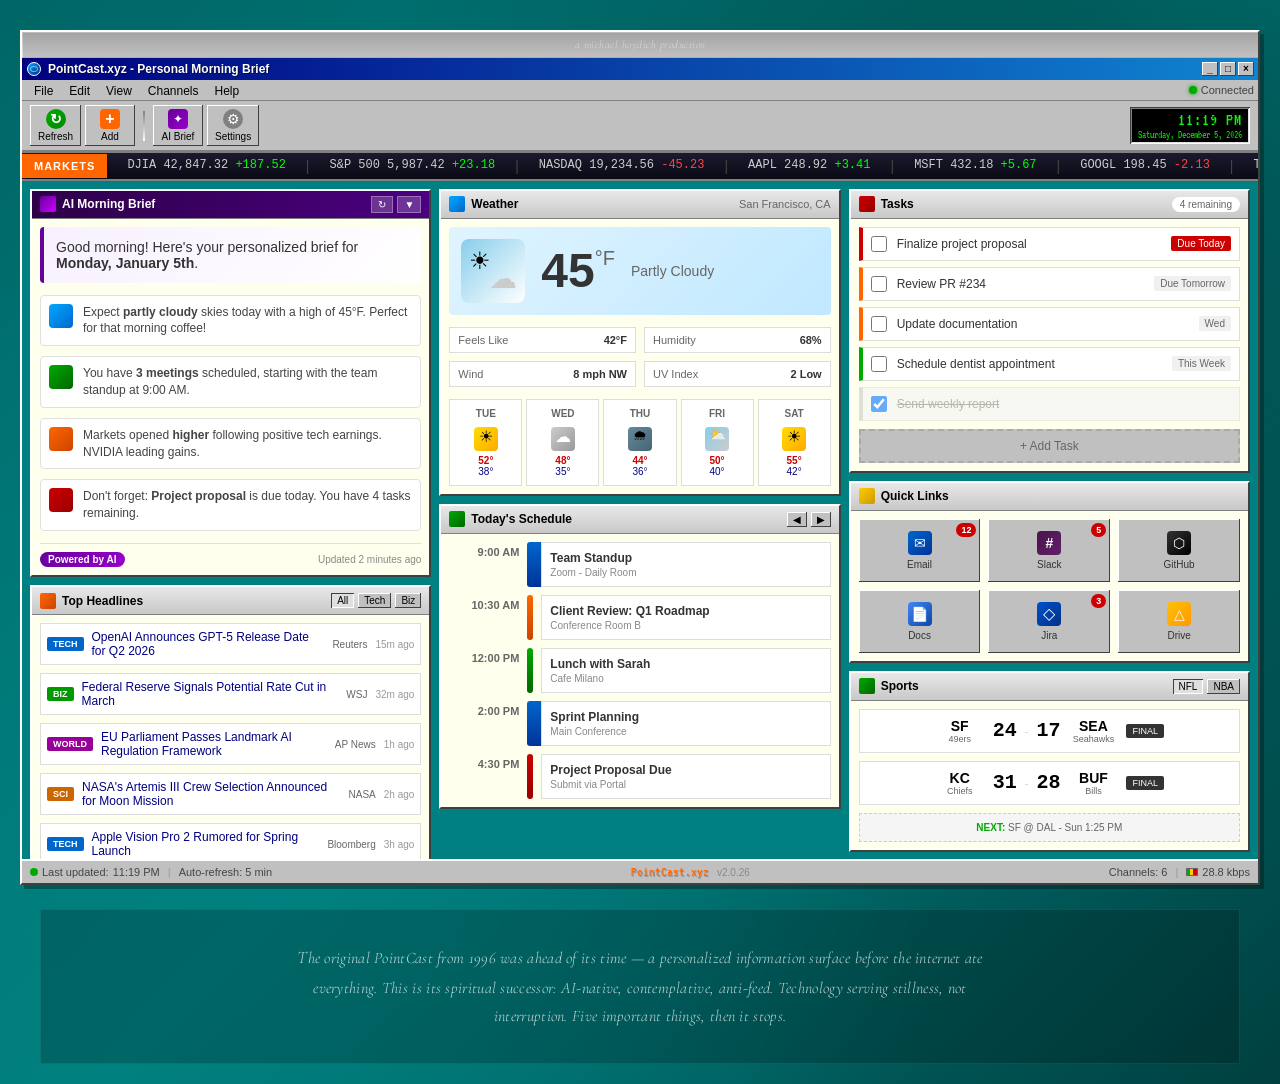
==== commit 614fae8a: "Add producer signature and vision statement to dashboard - Add elegant 'a michael hoydich production" ====
--- a/index.html
+++ b/index.html
@@ -7,7 +7,7 @@
     <link rel="stylesheet" href="styles.css">
     <link rel="preconnect" href="https://fonts.googleapis.com">
     <link rel="preconnect" href="https://fonts.gstatic.com" crossorigin>
-    <link href="https://fonts.googleapis.com/css2?family=VT323&family=Chicago&family=Press+Start+2P&display=swap" rel="stylesheet">
+    <link href="https://fonts.googleapis.com/css2?family=VT323&family=Cormorant+Garamond:ital,wght@1,300&family=Press+Start+2P&display=swap" rel="stylesheet">
 </head>
 <body>
     <!-- Screensaver Overlay (hidden by default) -->
@@ -18,6 +18,9 @@
 
     <!-- Main Application Window -->
     <div class="app-container">
+        <!-- Producer Signature -->
+        <div class="producer-signature">a michael hoydich production</div>
+
         <!-- Title Bar -->
         <header class="title-bar">
             <div class="title-bar-left">
@@ -540,6 +543,13 @@
         </footer>
     </div>
 
+    <!-- Vision Statement -->
+    <section class="vision-statement">
+        <div class="vision-content">
+            <p>The original PointCast from 1996 was ahead of its time — a personalized information surface before the internet ate everything. This is its spiritual successor: AI-native, contemplative, anti-feed. Technology serving stillness, not interruption. Five important things, then it stops.</p>
+        </div>
+    </section>
+
     <script src="script.js"></script>
 </body>
 </html>
--- a/styles.css
+++ b/styles.css
@@ -59,9 +59,11 @@
     background: var(--win-bg);
     min-height: 100vh;
     display: flex;
-    align-items: center;
-    justify-content: center;
+    flex-direction: column;
+    align-items: center;
+    justify-content: flex-start;
     padding: 20px;
+    padding-top: 30px;
     background-image:
         radial-gradient(circle at 20% 80%, rgba(0, 128, 128, 0.8) 0%, transparent 50%),
         radial-gradient(circle at 80% 20%, rgba(0, 64, 64, 0.8) 0%, transparent 50%),
@@ -1409,6 +1411,53 @@
     background: var(--win-gray);
 }
 
+/* ===== Producer Signature ===== */
+.producer-signature {
+    font-family: 'Cormorant Garamond', Georgia, serif;
+    font-style: italic;
+    font-weight: 300;
+    font-size: 11px;
+    color: rgba(255, 255, 255, 0.5);
+    text-align: center;
+    padding: 6px 12px;
+    letter-spacing: 0.5px;
+    background: linear-gradient(180deg, rgba(0, 0, 0, 0.15) 0%, transparent 100%);
+    border-bottom: 1px solid rgba(255, 255, 255, 0.1);
+}
+
+/* ===== Vision Statement ===== */
+.vision-statement {
+    max-width: 1400px;
+    width: 100%;
+    margin-top: 24px;
+    padding: 0 20px;
+}
+
+.vision-content {
+    text-align: center;
+    padding: 32px 48px;
+    background: rgba(0, 0, 0, 0.2);
+    border: 1px solid rgba(255, 255, 255, 0.08);
+    backdrop-filter: blur(4px);
+}
+
+.vision-content p {
+    font-family: 'Cormorant Garamond', Georgia, serif;
+    font-style: italic;
+    font-weight: 300;
+    font-size: 16px;
+    line-height: 1.8;
+    color: rgba(255, 255, 255, 0.75);
+    letter-spacing: 0.3px;
+    max-width: 720px;
+    margin: 0 auto;
+}
+
+/* Em-dash styling */
+.vision-content p::first-letter {
+    font-size: 1.1em;
+}
+
 /* ===== Responsive Design ===== */
 @media (max-width: 1200px) {
     .main-content {
@@ -1452,11 +1501,17 @@
 @media (max-width: 600px) {
     body {
         padding: 0;
+        padding-top: 0;
     }
 
     .app-container {
-        max-height: 100vh;
+        max-height: none;
         border: none;
+    }
+
+    .producer-signature {
+        font-size: 10px;
+        padding: 4px 8px;
     }
 
     .menu-bar {
@@ -1482,6 +1537,20 @@
     .forecast-day {
         flex: 1 1 calc(33% - 4px);
         min-width: 50px;
+    }
+
+    .vision-statement {
+        margin-top: 16px;
+        padding: 0 12px;
+    }
+
+    .vision-content {
+        padding: 24px 20px;
+    }
+
+    .vision-content p {
+        font-size: 14px;
+        line-height: 1.7;
     }
 }
 
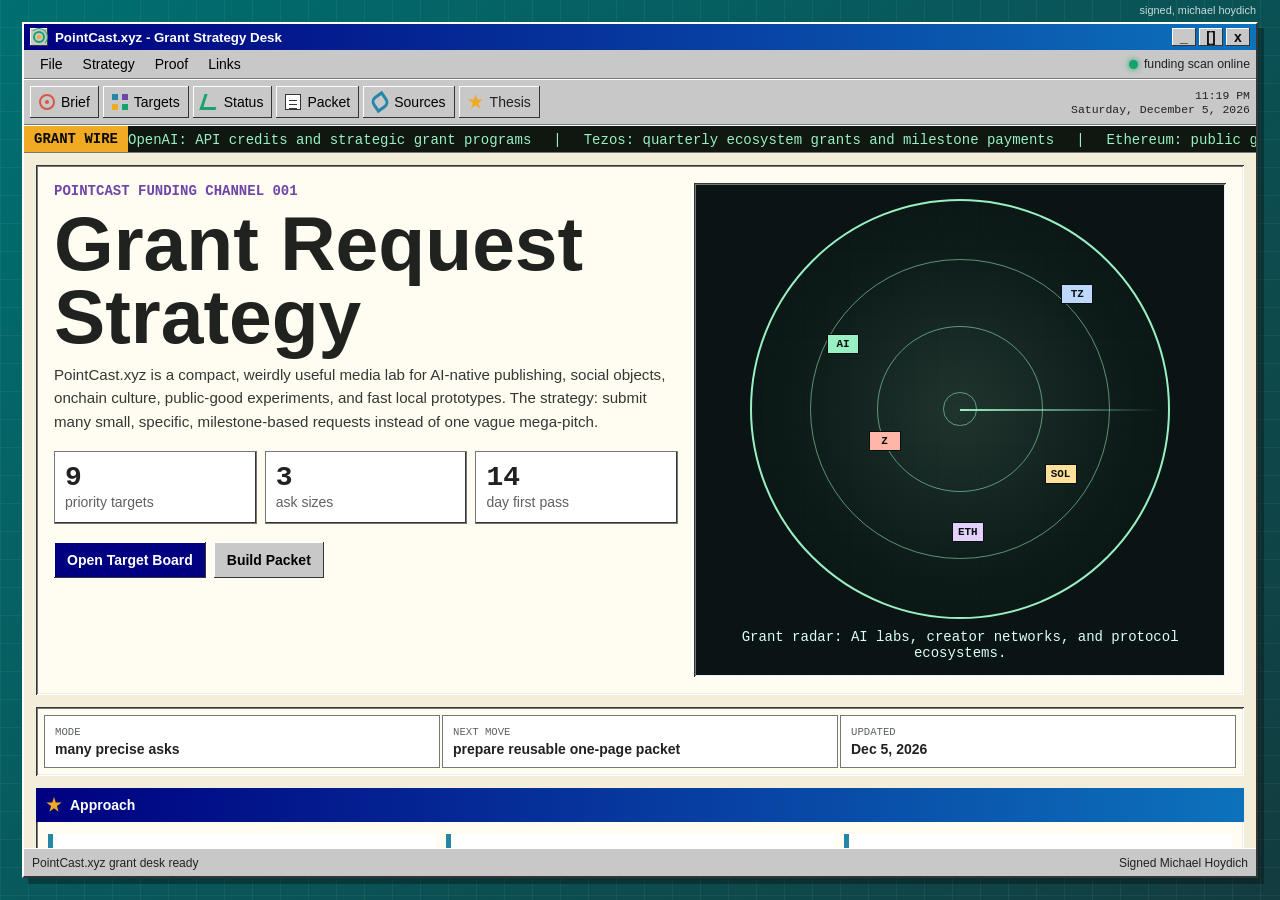
==== commit 43fee145: "Publish Nouns Nation investment thesis" ====
--- a/index.html
+++ b/index.html
@@ -3,552 +3,271 @@
 <head>
     <meta charset="UTF-8">
     <meta name="viewport" content="width=device-width, initial-scale=1.0">
-    <title>PointCast.xyz - Your Personal Morning Brief</title>
+    <meta name="description" content="PointCast.xyz grant request strategy and funding status page for AI, creator, crypto, and public-good programs.">
+    <link rel="canonical" href="https://www.pointcast.xyz/grants/">
+    <title>PointCast.xyz - Grant Strategy</title>
     <link rel="stylesheet" href="styles.css">
-    <link rel="preconnect" href="https://fonts.googleapis.com">
-    <link rel="preconnect" href="https://fonts.gstatic.com" crossorigin>
-    <link href="https://fonts.googleapis.com/css2?family=VT323&family=Cormorant+Garamond:ital,wght@1,300&family=Press+Start+2P&display=swap" rel="stylesheet">
 </head>
 <body>
-    <!-- Screensaver Overlay (hidden by default) -->
-    <div class="screensaver" id="screensaver">
+    <div class="screensaver" id="screensaver" aria-hidden="true">
         <div class="screensaver-logo">PointCast.xyz</div>
-        <div class="screensaver-tagline">Click anywhere to begin your morning brief...</div>
+        <div class="screensaver-tagline">Grant radar is still sweeping</div>
     </div>
 
-    <!-- Main Application Window -->
     <div class="app-container">
-        <!-- Producer Signature -->
-        <div class="producer-signature">a michael hoydich production</div>
-
-        <!-- Title Bar -->
+        <div class="producer-signature">signed, michael hoydich</div>
+
         <header class="title-bar">
             <div class="title-bar-left">
-                <div class="app-icon">
-                    <div class="icon-globe"></div>
-                </div>
-                <span class="app-title">PointCast.xyz - Personal Morning Brief</span>
-            </div>
-            <div class="title-bar-buttons">
-                <button class="win-btn minimize" title="Minimize">_</button>
-                <button class="win-btn maximize" title="Maximize">□</button>
-                <button class="win-btn close" title="Close">×</button>
+                <div class="app-icon" aria-hidden="true"><span class="icon-signal"></span></div>
+                <span class="app-title">PointCast.xyz - Grant Strategy Desk</span>
+            </div>
+            <div class="title-bar-buttons" aria-label="Window controls">
+                <button class="win-btn" type="button" title="Minimize">_</button>
+                <button class="win-btn" type="button" title="Maximize">[]</button>
+                <button class="win-btn" type="button" title="Close">x</button>
             </div>
         </header>
 
-        <!-- Menu Bar -->
-        <nav class="menu-bar">
+        <nav class="menu-bar" aria-label="Grant desk menu">
             <ul class="menu-items">
                 <li class="menu-item">
-                    <span>File</span>
-                    <ul class="dropdown">
-                        <li>New Channel</li>
-                        <li>Save Layout</li>
-                        <li class="separator"></li>
-                        <li>Exit</li>
-                    </ul>
-                </li>
-                <li class="menu-item">
-                    <span>Edit</span>
-                    <ul class="dropdown">
-                        <li>Preferences</li>
-                        <li>Customize</li>
-                    </ul>
-                </li>
-                <li class="menu-item">
-                    <span>View</span>
-                    <ul class="dropdown">
-                        <li>Full Screen</li>
-                        <li>Compact Mode</li>
-                        <li class="separator"></li>
-                        <li>Refresh All</li>
-                    </ul>
-                </li>
-                <li class="menu-item">
-                    <span>Channels</span>
-                    <ul class="dropdown">
-                        <li>News</li>
-                        <li>Weather</li>
-                        <li>Markets</li>
-                        <li>Sports</li>
-                    </ul>
-                </li>
-                <li class="menu-item">
-                    <span>Help</span>
-                    <ul class="dropdown">
-                        <li>About PointCast.xyz</li>
-                        <li>User Guide</li>
+                    <button type="button">File</button>
+                    <ul class="dropdown">
+                        <li><button type="button" data-command="print">Print Grant Sheet</button></li>
+                        <li><button type="button" data-command="screensaver">Screensaver</button></li>
+                    </ul>
+                </li>
+                <li class="menu-item">
+                    <button type="button">Strategy</button>
+                    <ul class="dropdown">
+                        <li><button type="button" data-scroll="approach">Approach</button></li>
+                        <li><button type="button" data-scroll="targets">Targets</button></li>
+                        <li><button type="button" data-scroll="asks">Ask Matrix</button></li>
+                    </ul>
+                </li>
+                <li class="menu-item">
+                    <button type="button">Proof</button>
+                    <ul class="dropdown">
+                        <li><button type="button" data-scroll="worthy">Why Worthy</button></li>
+                        <li><button type="button" data-scroll="milestones">Milestones</button></li>
+                        <li><button type="button" data-scroll="packet">Packet</button></li>
+                    </ul>
+                </li>
+                <li class="menu-item">
+                    <button type="button">Links</button>
+                    <ul class="dropdown">
+                        <li><button type="button" data-scroll="sources">Source Links</button></li>
                     </ul>
                 </li>
             </ul>
             <div class="connection-status">
                 <span class="status-indicator online"></span>
-                <span>Connected</span>
+                <span>funding scan online</span>
             </div>
         </nav>
 
-        <!-- Toolbar -->
-        <div class="toolbar">
-            <button class="toolbar-btn" title="Refresh All">
-                <span class="toolbar-icon refresh-icon"></span>
-                <span>Refresh</span>
-            </button>
-            <button class="toolbar-btn" title="Add Channel">
-                <span class="toolbar-icon add-icon"></span>
-                <span>Add</span>
-            </button>
-            <div class="toolbar-separator"></div>
-            <button class="toolbar-btn" title="AI Assistant">
-                <span class="toolbar-icon ai-icon"></span>
-                <span>AI Brief</span>
-            </button>
-            <button class="toolbar-btn" title="Settings">
-                <span class="toolbar-icon settings-icon"></span>
-                <span>Settings</span>
-            </button>
+        <div class="toolbar" aria-label="Primary sections">
+            <button class="toolbar-btn" type="button" data-scroll="brief"><span class="toolbar-icon target-icon"></span><span>Brief</span></button>
+            <button class="toolbar-btn" type="button" data-scroll="targets"><span class="toolbar-icon grid-icon"></span><span>Targets</span></button>
+            <button class="toolbar-btn" type="button" data-scroll="status"><span class="toolbar-icon pulse-icon"></span><span>Status</span></button>
+            <button class="toolbar-btn" type="button" data-scroll="packet"><span class="toolbar-icon doc-icon"></span><span>Packet</span></button>
+            <button class="toolbar-btn" type="button" data-scroll="sources"><span class="toolbar-icon link-icon"></span><span>Sources</span></button>
+            <a class="toolbar-btn toolbar-link" href="/investment-thesis/"><span class="toolbar-icon star-icon"></span><span>Thesis</span></a>
             <div class="toolbar-spacer"></div>
             <div class="datetime-display">
-                <span class="current-time" id="currentTime">7:30 AM</span>
-                <span class="current-date" id="currentDate">Monday, January 5, 2026</span>
+                <span class="current-time" id="currentTime">--:--</span>
+                <span class="current-date" id="currentDate">Loading grant desk...</span>
             </div>
         </div>
 
-        <!-- Stock Ticker -->
         <div class="ticker-bar">
-            <div class="ticker-label">MARKETS</div>
+            <div class="ticker-label">GRANT WIRE</div>
             <div class="ticker-container">
                 <div class="ticker-content" id="tickerContent">
-                    <span class="ticker-item positive">DJIA 42,847.32 <span class="change">+187.52</span></span>
-                    <span class="ticker-separator">|</span>
-                    <span class="ticker-item positive">S&P 500 5,987.42 <span class="change">+23.18</span></span>
-                    <span class="ticker-separator">|</span>
-                    <span class="ticker-item negative">NASDAQ 19,234.56 <span class="change">-45.23</span></span>
-                    <span class="ticker-separator">|</span>
-                    <span class="ticker-item positive">AAPL 248.92 <span class="change">+3.41</span></span>
-                    <span class="ticker-separator">|</span>
-                    <span class="ticker-item positive">MSFT 432.18 <span class="change">+5.67</span></span>
-                    <span class="ticker-separator">|</span>
-                    <span class="ticker-item negative">GOOGL 198.45 <span class="change">-2.13</span></span>
-                    <span class="ticker-separator">|</span>
-                    <span class="ticker-item positive">TSLA 412.30 <span class="change">+18.92</span></span>
-                    <span class="ticker-separator">|</span>
-                    <span class="ticker-item positive">AMZN 227.84 <span class="change">+4.56</span></span>
-                    <span class="ticker-separator">|</span>
-                    <span class="ticker-item negative">META 612.47 <span class="change">-8.23</span></span>
-                    <span class="ticker-separator">|</span>
-                    <span class="ticker-item positive">NVDA 148.92 <span class="change">+6.78</span></span>
+                    <span class="ticker-item">OpenAI: API credits and strategic grant programs</span>
+                    <span class="ticker-separator">|</span>
+                    <span class="ticker-item">Tezos: quarterly ecosystem grants and milestone payments</span>
+                    <span class="ticker-separator">|</span>
+                    <span class="ticker-item">Ethereum: public goods, tooling, research, community resources</span>
+                    <span class="ticker-separator">|</span>
+                    <span class="ticker-item">Solana: public goods, censorship resistance, open-source work</span>
+                    <span class="ticker-separator">|</span>
+                    <span class="ticker-item">Anthropic: Claude usage, startup traction, responsible AI fit</span>
+                    <span class="ticker-separator">|</span>
+                    <span class="ticker-item">YC: apply as a company, not a grant</span>
                 </div>
             </div>
         </div>
 
-        <!-- Main Content Area -->
         <main class="main-content">
-            <!-- Left Column -->
-            <div class="column left-column">
-                <!-- AI Morning Brief -->
-                <section class="panel ai-brief-panel">
+            <section class="hero-panel" id="brief">
+                <div class="hero-copy">
+                    <div class="eyebrow">PointCast Funding Channel 001</div>
+                    <h1>Grant Request Strategy</h1>
+                    <p class="lead">PointCast.xyz is a compact, weirdly useful media lab for AI-native publishing, social objects, onchain culture, public-good experiments, and fast local prototypes. The strategy: submit many small, specific, milestone-based requests instead of one vague mega-pitch.</p>
+                    <div class="hero-metrics" aria-label="Grant strategy metrics">
+                        <div><strong>9</strong><span>priority targets</span></div>
+                        <div><strong>3</strong><span>ask sizes</span></div>
+                        <div><strong>14</strong><span>day first pass</span></div>
+                    </div>
+                    <div class="hero-actions">
+                        <button type="button" class="primary-action" data-scroll="targets">Open Target Board</button>
+                        <button type="button" class="secondary-action" data-scroll="packet">Build Packet</button>
+                    </div>
+                </div>
+                <div class="signal-visual" aria-label="Grant radar visualization">
+                    <div class="radar">
+                        <span class="ring ring-one"></span>
+                        <span class="ring ring-two"></span>
+                        <span class="ring ring-three"></span>
+                        <span class="sweep"></span>
+                        <span class="blip openai">AI</span>
+                        <span class="blip tezos">TZ</span>
+                        <span class="blip eth">ETH</span>
+                        <span class="blip sol">SOL</span>
+                        <span class="blip zora">Z</span>
+                    </div>
+                    <div class="visual-caption">Grant radar: AI labs, creator networks, and protocol ecosystems.</div>
+                </div>
+            </section>
+
+            <section class="status-strip" id="status" aria-label="Grant request status">
+                <div><span class="status-label">Mode</span><strong>many precise asks</strong></div>
+                <div><span class="status-label">Next Move</span><strong>prepare reusable one-page packet</strong></div>
+                <div><span class="status-label">Updated</span><strong id="lastUpdate">today</strong></div>
+            </section>
+
+            <section class="panel" id="approach">
+                <div class="panel-header">
+                    <div class="panel-title"><span class="panel-icon route-icon"></span>Approach</div>
+                </div>
+                <div class="panel-content approach-grid">
+                    <article>
+                        <h2>Package PointCast as grant-native public infrastructure</h2>
+                        <p>Lead with what funders can repeat back: PointCast turns AI agents, feeds, generative media, and onchain objects into tiny broadcast channels that people can inspect, remix, collect, and fund.</p>
+                    </article>
+                    <article>
+                        <h2>Translate the same core work per ecosystem</h2>
+                        <p>OpenAI and Anthropic get the AI workflow angle. Tezos, Ethereum, Solana, and Zora get creator tooling, culture, protocol adoption, and open-source experiments. YC gets the company story.</p>
+                    </article>
+                    <article>
+                        <h2>Ask for concrete milestones</h2>
+                        <p>Every request should buy a visible artifact: a public demo, open-source repo, creator pilot, documentation pack, user study, or onchain collection with measured distribution.</p>
+                    </article>
+                </div>
+            </section>
+
+            <section class="panel" id="worthy">
+                <div class="panel-header">
+                    <div class="panel-title"><span class="panel-icon star-icon"></span>Why PointCast Is Interesting</div>
+                </div>
+                <div class="panel-content worthy-grid">
+                    <div class="proof-card"><strong>Small team, high output</strong><span>PointCast can turn grant dollars into public artifacts quickly because the workflow is already prototype-heavy and shippable.</span></div>
+                    <div class="proof-card"><strong>Cross-ecosystem surface area</strong><span>The same product touches AI, media, creator monetization, open web publishing, Tezos art, Ethereum public goods, and Solana consumer crypto.</span></div>
+                    <div class="proof-card"><strong>Public-good bias</strong><span>Open demos, source notes, educational pages, and reusable implementation patterns make the work useful beyond one private app.</span></div>
+                    <div class="proof-card"><strong>Grant-friendly evidence</strong><span>The site can show status, milestones, budget, links, screenshots, shipped demos, and retrospectives in one place.</span></div>
+                </div>
+            </section>
+
+            <section class="panel targets-panel" id="targets">
+                <div class="panel-header">
+                    <div class="panel-title"><span class="panel-icon target-panel-icon"></span>Target Board</div>
+                    <div class="panel-controls">
+                        <span id="targetCount">9 targets</span>
+                    </div>
+                </div>
+                <div class="panel-content">
+                    <div class="control-row">
+                        <label class="search-box">
+                            <span>Search</span>
+                            <input type="search" id="targetSearch" placeholder="openai, tezos, creator, public goods...">
+                        </label>
+                        <div class="filter-chips" aria-label="Target filters">
+                            <button type="button" class="chip active" data-filter="all">All</button>
+                            <button type="button" class="chip" data-filter="ai">AI</button>
+                            <button type="button" class="chip" data-filter="crypto">Crypto</button>
+                            <button type="button" class="chip" data-filter="startup">Startup</button>
+                            <button type="button" class="chip" data-filter="creator">Creator</button>
+                        </div>
+                    </div>
+                    <div class="target-grid" id="targetGrid" aria-live="polite"></div>
+                </div>
+            </section>
+
+            <section class="split-layout">
+                <div class="panel" id="asks">
                     <div class="panel-header">
-                        <div class="panel-title">
-                            <span class="panel-icon ai-panel-icon"></span>
-                            AI Morning Brief
-                        </div>
-                        <div class="panel-controls">
-                            <button class="panel-btn" title="Regenerate">↻</button>
-                            <button class="panel-btn" title="Expand">▼</button>
-                        </div>
-                    </div>
-                    <div class="panel-content">
-                        <div class="ai-greeting">
-                            <p class="greeting-text">Good morning! Here's your personalized brief for <strong>Monday, January 5th</strong>.</p>
-                        </div>
-                        <div class="ai-summary">
-                            <div class="summary-item">
-                                <span class="summary-icon weather-summary"></span>
-                                <p>Expect <strong>partly cloudy</strong> skies today with a high of 45°F. Perfect for that morning coffee!</p>
-                            </div>
-                            <div class="summary-item">
-                                <span class="summary-icon calendar-summary"></span>
-                                <p>You have <strong>3 meetings</strong> scheduled, starting with the team standup at 9:00 AM.</p>
-                            </div>
-                            <div class="summary-item">
-                                <span class="summary-icon news-summary"></span>
-                                <p>Markets opened <strong>higher</strong> following positive tech earnings. NVIDIA leading gains.</p>
-                            </div>
-                            <div class="summary-item">
-                                <span class="summary-icon task-summary"></span>
-                                <p>Don't forget: <strong>Project proposal</strong> is due today. You have 4 tasks remaining.</p>
-                            </div>
-                        </div>
-                        <div class="ai-footer">
-                            <span class="ai-badge">Powered by AI</span>
-                            <span class="update-time">Updated 2 minutes ago</span>
-                        </div>
-                    </div>
-                </section>
-
-                <!-- News Panel -->
-                <section class="panel news-panel">
+                        <div class="panel-title"><span class="panel-icon ask-icon"></span>Ask Matrix</div>
+                    </div>
+                    <div class="panel-content ask-list">
+                        <div><strong>Starter ask</strong><span>$5k-$15k or API credits for one prototype, one public write-up, and one measurement report.</span></div>
+                        <div><strong>Builder ask</strong><span>$20k-$50k for a three-milestone pilot: prototype, creator/community launch, open-source release.</span></div>
+                        <div><strong>Strategic ask</strong><span>$75k-$150k for a six-month PointCast channel network with ecosystem-specific integrations and public reporting.</span></div>
+                    </div>
+                </div>
+
+                <div class="panel" id="milestones">
                     <div class="panel-header">
-                        <div class="panel-title">
-                            <span class="panel-icon news-panel-icon"></span>
-                            Top Headlines
-                        </div>
-                        <div class="panel-controls">
-                            <button class="panel-btn active" title="All">All</button>
-                            <button class="panel-btn" title="Tech">Tech</button>
-                            <button class="panel-btn" title="Business">Biz</button>
-                        </div>
-                    </div>
-                    <div class="panel-content">
-                        <ul class="news-list">
-                            <li class="news-item">
-                                <span class="news-category tech">TECH</span>
-                                <a href="#" class="news-headline">OpenAI Announces GPT-5 Release Date for Q2 2026</a>
-                                <span class="news-source">Reuters</span>
-                                <span class="news-time">15m ago</span>
-                            </li>
-                            <li class="news-item">
-                                <span class="news-category business">BIZ</span>
-                                <a href="#" class="news-headline">Federal Reserve Signals Potential Rate Cut in March</a>
-                                <span class="news-source">WSJ</span>
-                                <span class="news-time">32m ago</span>
-                            </li>
-                            <li class="news-item">
-                                <span class="news-category world">WORLD</span>
-                                <a href="#" class="news-headline">EU Parliament Passes Landmark AI Regulation Framework</a>
-                                <span class="news-source">AP News</span>
-                                <span class="news-time">1h ago</span>
-                            </li>
-                            <li class="news-item">
-                                <span class="news-category science">SCI</span>
-                                <a href="#" class="news-headline">NASA's Artemis III Crew Selection Announced for Moon Mission</a>
-                                <span class="news-source">NASA</span>
-                                <span class="news-time">2h ago</span>
-                            </li>
-                            <li class="news-item">
-                                <span class="news-category tech">TECH</span>
-                                <a href="#" class="news-headline">Apple Vision Pro 2 Rumored for Spring Launch</a>
-                                <span class="news-source">Bloomberg</span>
-                                <span class="news-time">3h ago</span>
-                            </li>
-                        </ul>
-                        <button class="more-btn">More Headlines →</button>
-                    </div>
-                </section>
-            </div>
-
-            <!-- Center Column -->
-            <div class="column center-column">
-                <!-- Weather Panel -->
-                <section class="panel weather-panel">
-                    <div class="panel-header">
-                        <div class="panel-title">
-                            <span class="panel-icon weather-panel-icon"></span>
-                            Weather
-                        </div>
-                        <div class="panel-controls">
-                            <span class="location">San Francisco, CA</span>
-                        </div>
-                    </div>
-                    <div class="panel-content">
-                        <div class="weather-current">
-                            <div class="weather-icon-large partly-cloudy"></div>
-                            <div class="weather-temp">
-                                <span class="temp-value">45</span>
-                                <span class="temp-unit">°F</span>
-                            </div>
-                            <div class="weather-desc">Partly Cloudy</div>
-                        </div>
-                        <div class="weather-details">
-                            <div class="weather-detail">
-                                <span class="detail-label">Feels Like</span>
-                                <span class="detail-value">42°F</span>
-                            </div>
-                            <div class="weather-detail">
-                                <span class="detail-label">Humidity</span>
-                                <span class="detail-value">68%</span>
-                            </div>
-                            <div class="weather-detail">
-                                <span class="detail-label">Wind</span>
-                                <span class="detail-value">8 mph NW</span>
-                            </div>
-                            <div class="weather-detail">
-                                <span class="detail-label">UV Index</span>
-                                <span class="detail-value">2 Low</span>
-                            </div>
-                        </div>
-                        <div class="weather-forecast">
-                            <div class="forecast-day">
-                                <span class="day-name">TUE</span>
-                                <div class="forecast-icon sunny"></div>
-                                <span class="forecast-high">52°</span>
-                                <span class="forecast-low">38°</span>
-                            </div>
-                            <div class="forecast-day">
-                                <span class="day-name">WED</span>
-                                <div class="forecast-icon cloudy"></div>
-                                <span class="forecast-high">48°</span>
-                                <span class="forecast-low">35°</span>
-                            </div>
-                            <div class="forecast-day">
-                                <span class="day-name">THU</span>
-                                <div class="forecast-icon rainy"></div>
-                                <span class="forecast-high">44°</span>
-                                <span class="forecast-low">36°</span>
-                            </div>
-                            <div class="forecast-day">
-                                <span class="day-name">FRI</span>
-                                <div class="forecast-icon partly-cloudy-sm"></div>
-                                <span class="forecast-high">50°</span>
-                                <span class="forecast-low">40°</span>
-                            </div>
-                            <div class="forecast-day">
-                                <span class="day-name">SAT</span>
-                                <div class="forecast-icon sunny"></div>
-                                <span class="forecast-high">55°</span>
-                                <span class="forecast-low">42°</span>
-                            </div>
-                        </div>
-                    </div>
-                </section>
-
-                <!-- Calendar Panel -->
-                <section class="panel calendar-panel">
-                    <div class="panel-header">
-                        <div class="panel-title">
-                            <span class="panel-icon calendar-panel-icon"></span>
-                            Today's Schedule
-                        </div>
-                        <div class="panel-controls">
-                            <button class="panel-btn" title="Previous">◀</button>
-                            <button class="panel-btn" title="Next">▶</button>
-                        </div>
-                    </div>
-                    <div class="panel-content">
-                        <div class="calendar-timeline">
-                            <div class="timeline-event">
-                                <div class="event-time">9:00 AM</div>
-                                <div class="event-bar team"></div>
-                                <div class="event-details">
-                                    <span class="event-title">Team Standup</span>
-                                    <span class="event-location">Zoom - Daily Room</span>
-                                </div>
-                            </div>
-                            <div class="timeline-event">
-                                <div class="event-time">10:30 AM</div>
-                                <div class="event-bar client"></div>
-                                <div class="event-details">
-                                    <span class="event-title">Client Review: Q1 Roadmap</span>
-                                    <span class="event-location">Conference Room B</span>
-                                </div>
-                            </div>
-                            <div class="timeline-event">
-                                <div class="event-time">12:00 PM</div>
-                                <div class="event-bar personal"></div>
-                                <div class="event-details">
-                                    <span class="event-title">Lunch with Sarah</span>
-                                    <span class="event-location">Cafe Milano</span>
-                                </div>
-                            </div>
-                            <div class="timeline-event">
-                                <div class="event-time">2:00 PM</div>
-                                <div class="event-bar team"></div>
-                                <div class="event-details">
-                                    <span class="event-title">Sprint Planning</span>
-                                    <span class="event-location">Main Conference</span>
-                                </div>
-                            </div>
-                            <div class="timeline-event">
-                                <div class="event-time">4:30 PM</div>
-                                <div class="event-bar deadline"></div>
-                                <div class="event-details">
-                                    <span class="event-title">Project Proposal Due</span>
-                                    <span class="event-location">Submit via Portal</span>
-                                </div>
-                            </div>
-                        </div>
-                    </div>
-                </section>
-            </div>
-
-            <!-- Right Column -->
-            <div class="column right-column">
-                <!-- Tasks Panel -->
-                <section class="panel tasks-panel">
-                    <div class="panel-header">
-                        <div class="panel-title">
-                            <span class="panel-icon tasks-panel-icon"></span>
-                            Tasks
-                        </div>
-                        <div class="panel-controls">
-                            <span class="task-count">4 remaining</span>
-                        </div>
-                    </div>
-                    <div class="panel-content">
-                        <ul class="task-list">
-                            <li class="task-item priority-high">
-                                <input type="checkbox" id="task1" class="task-checkbox">
-                                <label for="task1" class="task-label">
-                                    <span class="task-text">Finalize project proposal</span>
-                                    <span class="task-due urgent">Due Today</span>
-                                </label>
-                            </li>
-                            <li class="task-item priority-medium">
-                                <input type="checkbox" id="task2" class="task-checkbox">
-                                <label for="task2" class="task-label">
-                                    <span class="task-text">Review PR #234</span>
-                                    <span class="task-due">Due Tomorrow</span>
-                                </label>
-                            </li>
-                            <li class="task-item priority-medium">
-                                <input type="checkbox" id="task3" class="task-checkbox">
-                                <label for="task3" class="task-label">
-                                    <span class="task-text">Update documentation</span>
-                                    <span class="task-due">Wed</span>
-                                </label>
-                            </li>
-                            <li class="task-item priority-low">
-                                <input type="checkbox" id="task4" class="task-checkbox">
-                                <label for="task4" class="task-label">
-                                    <span class="task-text">Schedule dentist appointment</span>
-                                    <span class="task-due">This Week</span>
-                                </label>
-                            </li>
-                            <li class="task-item completed">
-                                <input type="checkbox" id="task5" class="task-checkbox" checked>
-                                <label for="task5" class="task-label">
-                                    <span class="task-text">Send weekly report</span>
-                                </label>
-                            </li>
-                        </ul>
-                        <button class="add-task-btn">+ Add Task</button>
-                    </div>
-                </section>
-
-                <!-- Quick Links Panel -->
-                <section class="panel links-panel">
-                    <div class="panel-header">
-                        <div class="panel-title">
-                            <span class="panel-icon links-panel-icon"></span>
-                            Quick Links
-                        </div>
-                    </div>
-                    <div class="panel-content">
-                        <div class="quick-links-grid">
-                            <a href="#" class="quick-link">
-                                <div class="link-icon email-icon"></div>
-                                <span>Email</span>
-                                <span class="badge">12</span>
-                            </a>
-                            <a href="#" class="quick-link">
-                                <div class="link-icon slack-icon"></div>
-                                <span>Slack</span>
-                                <span class="badge">5</span>
-                            </a>
-                            <a href="#" class="quick-link">
-                                <div class="link-icon github-icon"></div>
-                                <span>GitHub</span>
-                            </a>
-                            <a href="#" class="quick-link">
-                                <div class="link-icon docs-icon"></div>
-                                <span>Docs</span>
-                            </a>
-                            <a href="#" class="quick-link">
-                                <div class="link-icon jira-icon"></div>
-                                <span>Jira</span>
-                                <span class="badge">3</span>
-                            </a>
-                            <a href="#" class="quick-link">
-                                <div class="link-icon drive-icon"></div>
-                                <span>Drive</span>
-                            </a>
-                        </div>
-                    </div>
-                </section>
-
-                <!-- Sports/Scores Panel -->
-                <section class="panel sports-panel">
-                    <div class="panel-header">
-                        <div class="panel-title">
-                            <span class="panel-icon sports-panel-icon"></span>
-                            Sports
-                        </div>
-                        <div class="panel-controls">
-                            <button class="panel-btn active">NFL</button>
-                            <button class="panel-btn">NBA</button>
-                        </div>
-                    </div>
-                    <div class="panel-content">
-                        <div class="sports-scores">
-                            <div class="game-score">
-                                <div class="team">
-                                    <span class="team-abbr">SF</span>
-                                    <span class="team-name">49ers</span>
-                                </div>
-                                <span class="score">24</span>
-                                <span class="vs">-</span>
-                                <span class="score">17</span>
-                                <div class="team">
-                                    <span class="team-abbr">SEA</span>
-                                    <span class="team-name">Seahawks</span>
-                                </div>
-                                <span class="game-status final">FINAL</span>
-                            </div>
-                            <div class="game-score">
-                                <div class="team">
-                                    <span class="team-abbr">KC</span>
-                                    <span class="team-name">Chiefs</span>
-                                </div>
-                                <span class="score">31</span>
-                                <span class="vs">-</span>
-                                <span class="score">28</span>
-                                <div class="team">
-                                    <span class="team-abbr">BUF</span>
-                                    <span class="team-name">Bills</span>
-                                </div>
-                                <span class="game-status final">FINAL</span>
-                            </div>
-                            <div class="upcoming-game">
-                                <span class="upcoming-label">NEXT:</span>
-                                <span>SF @ DAL - Sun 1:25 PM</span>
-                            </div>
-                        </div>
-                    </div>
-                </section>
-            </div>
+                        <div class="panel-title"><span class="panel-icon calendar-icon"></span>14-Day Submission Sprint</div>
+                    </div>
+                    <div class="panel-content timeline">
+                        <div><span>Day 1-2</span><strong>One-page packet, budget, proof links</strong></div>
+                        <div><span>Day 3-5</span><strong>AI credit asks: OpenAI, Anthropic, Claude/OpenAI workflow demos</strong></div>
+                        <div><span>Day 6-9</span><strong>Protocol asks: Tezos, Ethereum, Solana, Zora ecosystem angle</strong></div>
+                        <div><span>Day 10-14</span><strong>YC/company pass, follow-ups, public status update</strong></div>
+                    </div>
+                </div>
+            </section>
+
+            <section class="panel packet-panel" id="packet">
+                <div class="panel-header">
+                    <div class="panel-title"><span class="panel-icon packet-icon"></span>Reusable Application Packet</div>
+                </div>
+                <div class="panel-content packet-grid">
+                    <div>
+                        <h2>Core paragraph</h2>
+                        <p>PointCast.xyz builds AI-native broadcast channels for creators, communities, and protocol ecosystems. It combines agent-assisted production, lightweight web publishing, social distribution, and optional onchain artifacts so a single builder can ship useful cultural software at unusual speed.</p>
+                    </div>
+                    <div>
+                        <h2>Budget frame</h2>
+                        <p>Funding covers model/API usage, design and engineering time, public documentation, pilot participants, hosting, smart-contract experiments, and post-grant reporting.</p>
+                    </div>
+                    <div>
+                        <h2>Proof to attach</h2>
+                        <p>Live demos, GitHub links, screenshots, traffic or usage notes, creator collaborations, onchain contracts, and a short founder note from Michael Hoydich.</p>
+                    </div>
+                </div>
+                <div class="signature-block">
+                    <span>Prepared by Michael Hoydich</span>
+                    <strong>OpenAI ChatGPT 5.5 / Media 1.5 Fast signal line</strong>
+                </div>
+            </section>
+
+            <section class="panel sources-panel" id="sources">
+                <div class="panel-header">
+                    <div class="panel-title"><span class="panel-icon source-icon"></span>Source Links To Verify Before Applying</div>
+                </div>
+                <div class="panel-content source-grid">
+                    <a href="https://grants.openai.com/" target="_blank" rel="noreferrer">OpenAI Grants</a>
+                    <a href="https://openai.com/form/codex-open-source-fund/" target="_blank" rel="noreferrer">OpenAI Codex Open Source Fund</a>
+                    <a href="https://www.anthropic.com/startup-program-official-terms" target="_blank" rel="noreferrer">Anthropic Startup Program Terms</a>
+                    <a href="https://tezos.foundation/ecosystem-grants-program/" target="_blank" rel="noreferrer">Tezos Ecosystem Grants</a>
+                    <a href="https://grants.tezos.foundation/" target="_blank" rel="noreferrer">Tezos Grant Portal</a>
+                    <a href="https://ethereum.org/community/grants/" target="_blank" rel="noreferrer">Ethereum Grants and Funding</a>
+                    <a href="https://esp.ethereum.foundation/funded-projects" target="_blank" rel="noreferrer">Ethereum ESP Funded Projects</a>
+                    <a href="https://solana.org/grants-funding" target="_blank" rel="noreferrer">Solana Grants and Funding</a>
+                    <a href="https://zora.co/about" target="_blank" rel="noreferrer">Zora Creator Economy</a>
+                    <a href="https://www.ycombinator.com/rfs/" target="_blank" rel="noreferrer">Y Combinator Requests for Startups</a>
+                </div>
+            </section>
         </main>
 
-        <!-- Status Bar -->
         <footer class="status-bar">
-            <div class="status-left">
-                <span class="status-item">
-                    <span class="status-icon connected"></span>
-                    Last updated: <span id="lastUpdate">7:28 AM</span>
-                </span>
-                <span class="status-separator">|</span>
-                <span class="status-item">Auto-refresh: 5 min</span>
-            </div>
-            <div class="status-center">
-                <span class="retro-badge">PointCast.xyz</span>
-                <span class="version">v2.0.26</span>
-            </div>
-            <div class="status-right">
-                <span class="status-item">Channels: 6</span>
-                <span class="status-separator">|</span>
-                <span class="status-item">
-                    <span class="bandwidth-icon"></span>
-                    28.8 kbps
-                </span>
-            </div>
+            <div>PointCast.xyz grant desk ready</div>
+            <div>Signed Michael Hoydich</div>
         </footer>
     </div>
-
-    <!-- Vision Statement -->
-    <section class="vision-statement">
-        <div class="vision-content">
-            <p>The original PointCast from 1996 was ahead of its time — a personalized information surface before the internet ate everything. This is its spiritual successor: AI-native, contemplative, anti-feed. Technology serving stillness, not interruption. Five important things, then it stops.</p>
-        </div>
-    </section>
 
     <script src="script.js"></script>
 </body>
--- a/styles.css
+++ b/styles.css
@@ -1,408 +1,396 @@
-/* PointCast.xyz - Retro 1996-Inspired Morning Brief Dashboard */
-/* A nostalgic design meeting modern functionality */
-
-/* ===== CSS Reset & Base ===== */
+/* PointCast.xyz - Grant Strategy Desk */
+
 *, *::before, *::after {
     box-sizing: border-box;
-    margin: 0;
-    padding: 0;
 }
 
 :root {
-    /* Windows 95/98 Color Palette */
-    --win-bg: #008080;
-    --win-gray-light: #dfdfdf;
-    --win-gray: #c0c0c0;
-    --win-gray-dark: #808080;
-    --win-gray-darker: #404040;
+    --desktop-teal: #006f71;
+    --desktop-deep: #123c3f;
+    --win-gray-light: #eeeeee;
+    --win-gray: #c8c8c8;
+    --win-gray-dark: #777777;
+    --win-gray-darker: #353535;
     --win-white: #ffffff;
-    --win-black: #000000;
+    --win-black: #0a0a0a;
     --win-blue: #000080;
-    --win-blue-light: #1084d0;
-    --win-title-active: linear-gradient(90deg, #000080, #1084d0);
-    --win-title-inactive: linear-gradient(90deg, #808080, #b0b0b0);
-
-    /* PointCast Accent Colors */
-    --pc-orange: #ff6600;
-    --pc-yellow: #ffcc00;
-    --pc-green: #00aa00;
-    --pc-red: #cc0000;
-    --pc-purple: #660099;
-
-    /* Panel Colors */
-    --panel-bg: #ffffee;
-    --panel-header: linear-gradient(180deg, #e8e8e8 0%, #c8c8c8 100%);
-
-    /* Semantic Colors */
-    --positive: #008800;
-    --negative: #cc0000;
-    --urgent: #ff0000;
-
-    /* Typography */
-    --font-system: 'Segoe UI', Tahoma, Geneva, Verdana, sans-serif;
-    --font-mono: 'Courier New', monospace;
-    --font-retro: 'VT323', monospace;
-
-    /* Shadows */
-    --shadow-outset: inset -1px -1px 0 #404040, inset 1px 1px 0 #ffffff, inset -2px -2px 0 #808080, inset 2px 2px 0 #dfdfdf;
-    --shadow-inset: inset 1px 1px 0 #404040, inset -1px -1px 0 #ffffff, inset 2px 2px 0 #808080, inset -2px -2px 0 #dfdfdf;
-    --shadow-btn: inset -1px -1px 0 #404040, inset 1px 1px 0 #ffffff;
-    --shadow-btn-pressed: inset 1px 1px 0 #404040, inset -1px -1px 0 #ffffff;
+    --win-blue-light: #0d72bc;
+    --panel-bg: #fffdf2;
+    --panel-wash: #f3eed9;
+    --signal-green: #14a36c;
+    --signal-mint: #99f0c2;
+    --amber: #f0aa24;
+    --coral: #d95644;
+    --violet: #7045a8;
+    --cyan: #2686a8;
+    --ink: #202220;
+    --muted: #5d625d;
+    --shadow-outset: inset -1px -1px 0 var(--win-gray-darker), inset 1px 1px 0 var(--win-white), inset -2px -2px 0 var(--win-gray-dark), inset 2px 2px 0 var(--win-gray-light);
+    --shadow-inset: inset 1px 1px 0 var(--win-gray-darker), inset -1px -1px 0 var(--win-white), inset 2px 2px 0 var(--win-gray-dark), inset -2px -2px 0 var(--win-gray-light);
+    --shadow-btn: inset -1px -1px 0 var(--win-gray-darker), inset 1px 1px 0 var(--win-white);
+    --shadow-btn-pressed: inset 1px 1px 0 var(--win-gray-darker), inset -1px -1px 0 var(--win-white);
+    --font-system: Tahoma, Geneva, Verdana, sans-serif;
+    --font-display: "Trebuchet MS", Tahoma, sans-serif;
+    --font-mono: "Courier New", Courier, monospace;
 }
 
 html {
     font-size: 14px;
+    scroll-behavior: smooth;
 }
 
 body {
+    margin: 0;
+    min-height: 100vh;
+    padding: 22px;
+    color: var(--ink);
     font-family: var(--font-system);
-    background: var(--win-bg);
-    min-height: 100vh;
-    display: flex;
-    flex-direction: column;
-    align-items: center;
-    justify-content: flex-start;
-    padding: 20px;
-    padding-top: 30px;
-    background-image:
-        radial-gradient(circle at 20% 80%, rgba(0, 128, 128, 0.8) 0%, transparent 50%),
-        radial-gradient(circle at 80% 20%, rgba(0, 64, 64, 0.8) 0%, transparent 50%),
-        linear-gradient(135deg, #006666 0%, #008080 50%, #004040 100%);
-}
-
-/* ===== Screensaver Overlay ===== */
+    background:
+        linear-gradient(90deg, rgba(255,255,255,0.05) 1px, transparent 1px) 0 0 / 28px 28px,
+        linear-gradient(0deg, rgba(255,255,255,0.05) 1px, transparent 1px) 0 0 / 28px 28px,
+        linear-gradient(135deg, var(--desktop-teal), var(--desktop-deep));
+}
+
+button,
+input {
+    font: inherit;
+}
+
+button {
+    cursor: pointer;
+}
+
+a {
+    color: var(--win-blue);
+}
+
 .screensaver {
     position: fixed;
-    top: 0;
-    left: 0;
-    width: 100%;
-    height: 100%;
-    background: #000;
-    display: none; /* Change to flex to show */
-    flex-direction: column;
+    inset: 0;
+    z-index: 20;
+    display: none;
     align-items: center;
     justify-content: center;
-    z-index: 10000;
-    cursor: pointer;
+    flex-direction: column;
+    gap: 14px;
+    color: var(--signal-mint);
+    background:
+        repeating-linear-gradient(0deg, rgba(255,255,255,0.07) 0 1px, transparent 1px 4px),
+        #020706;
+}
+
+.screensaver.active {
+    display: flex;
 }
 
 .screensaver-logo {
-    font-family: var(--font-retro);
-    font-size: 4rem;
-    color: var(--pc-orange);
-    text-shadow: 0 0 20px var(--pc-orange), 0 0 40px var(--pc-yellow);
-    animation: glow 2s ease-in-out infinite alternate;
+    font-family: var(--font-mono);
+    font-size: clamp(2.5rem, 7vw, 5rem);
+    text-shadow: 0 0 12px var(--signal-mint);
 }
 
 .screensaver-tagline {
-    font-family: var(--font-system);
-    color: #666;
-    margin-top: 20px;
-}
-
-@keyframes glow {
-    from { text-shadow: 0 0 20px var(--pc-orange), 0 0 40px var(--pc-yellow); }
-    to { text-shadow: 0 0 30px var(--pc-orange), 0 0 60px var(--pc-yellow), 0 0 80px var(--pc-orange); }
-}
-
-/* ===== Main Application Container ===== */
+    color: #e2fff0;
+}
+
 .app-container {
-    width: 100%;
-    max-width: 1400px;
+    width: min(1440px, 100%);
+    margin: 0 auto;
+    min-height: calc(100vh - 44px);
+    max-height: calc(100vh - 44px);
+    display: flex;
+    flex-direction: column;
+    overflow: hidden;
     background: var(--win-gray);
     border: 2px solid;
     border-color: var(--win-white) var(--win-gray-darker) var(--win-gray-darker) var(--win-white);
-    box-shadow:
-        4px 4px 0 rgba(0, 0, 0, 0.3),
-        inset 1px 1px 0 var(--win-gray-light);
-    display: flex;
-    flex-direction: column;
-    max-height: 95vh;
+    box-shadow: 6px 6px 0 rgba(0, 0, 0, 0.32), inset 1px 1px 0 var(--win-gray-light);
+}
+
+.producer-signature {
+    position: absolute;
+    top: 4px;
+    right: 24px;
+    color: rgba(255,255,255,0.78);
+    font-size: 0.78rem;
+}
+
+.title-bar {
+    min-height: 26px;
+    padding: 4px 6px;
+    display: flex;
+    align-items: center;
+    justify-content: space-between;
+    gap: 12px;
+    color: white;
+    background: linear-gradient(90deg, var(--win-blue), var(--win-blue-light));
+    user-select: none;
+}
+
+.title-bar-left,
+.title-bar-buttons,
+.toolbar,
+.menu-items,
+.connection-status,
+.datetime-display,
+.hero-actions,
+.control-row,
+.filter-chips {
+    display: flex;
+    align-items: center;
+}
+
+.title-bar-left {
+    min-width: 0;
+    gap: 7px;
+}
+
+.app-icon {
+    width: 18px;
+    height: 18px;
+    display: grid;
+    place-items: center;
+    background: var(--win-gray);
+    box-shadow: var(--shadow-btn);
+}
+
+.icon-signal {
+    position: relative;
+    width: 12px;
+    height: 12px;
+    border: 2px solid var(--signal-green);
+    border-radius: 50%;
+}
+
+.icon-signal::before,
+.icon-signal::after {
+    content: "";
+    position: absolute;
+    inset: -5px;
+    border: 1px solid var(--signal-green);
+    border-left-color: transparent;
+    border-bottom-color: transparent;
+    border-radius: 50%;
+}
+
+.icon-signal::after {
+    inset: 2px;
+    background: var(--amber);
+    border: 0;
+}
+
+.app-title {
+    min-width: 0;
     overflow: hidden;
-}
-
-/* ===== Title Bar ===== */
-.title-bar {
-    background: var(--win-title-active);
-    padding: 3px 4px;
-    display: flex;
+    font-weight: 700;
+    font-size: 0.95rem;
+    text-overflow: ellipsis;
+    white-space: nowrap;
+}
+
+.title-bar-buttons {
+    gap: 3px;
+}
+
+.win-btn {
+    width: 24px;
+    height: 18px;
+    padding: 0;
+    border: 0;
+    color: var(--win-black);
+    background: var(--win-gray);
+    box-shadow: var(--shadow-btn);
+    font-weight: 700;
+    line-height: 1;
+}
+
+.win-btn:active,
+.toolbar-btn:active,
+.primary-action:active,
+.secondary-action:active,
+.chip:active {
+    box-shadow: var(--shadow-btn-pressed);
+    transform: translate(1px, 1px);
+}
+
+.menu-bar {
+    display: flex;
+    align-items: center;
     justify-content: space-between;
-    align-items: center;
-    user-select: none;
-}
-
-.title-bar-left {
-    display: flex;
+    gap: 12px;
+    min-height: 29px;
+    padding: 2px 6px;
+    border-bottom: 1px solid var(--win-gray-dark);
+    background: var(--win-gray);
+}
+
+.menu-items {
+    gap: 0;
+    padding: 0;
+    margin: 0;
+    list-style: none;
+}
+
+.menu-item {
+    position: relative;
+}
+
+.menu-item > button {
+    padding: 3px 10px;
+    border: 0;
+    background: transparent;
+}
+
+.menu-item:hover > button,
+.menu-item:focus-within > button {
+    color: white;
+    background: var(--win-blue);
+}
+
+.dropdown {
+    position: absolute;
+    left: 0;
+    top: 100%;
+    z-index: 8;
+    display: none;
+    min-width: 188px;
+    padding: 4px 0;
+    margin: 0;
+    list-style: none;
+    background: var(--win-gray);
+    box-shadow: var(--shadow-outset), 2px 2px 4px rgba(0,0,0,0.25);
+}
+
+.menu-item:hover .dropdown,
+.menu-item:focus-within .dropdown {
+    display: block;
+}
+
+.dropdown button,
+.dropdown a {
+    width: 100%;
+    display: block;
+    padding: 5px 18px;
+    border: 0;
+    color: var(--win-black);
+    text-align: left;
+    background: transparent;
+    text-decoration: none;
+}
+
+.dropdown button:hover,
+.dropdown button:focus,
+.dropdown a:hover,
+.dropdown a:focus {
+    color: white;
+    background: var(--win-blue);
+}
+
+.connection-status {
+    gap: 6px;
+    white-space: nowrap;
+    font-size: 0.88rem;
+}
+
+.status-indicator {
+    width: 9px;
+    height: 9px;
+    border-radius: 50%;
+    background: var(--signal-green);
+    box-shadow: 0 0 6px var(--signal-green);
+}
+
+.toolbar {
+    gap: 4px;
+    padding: 6px;
+    border-top: 1px solid var(--win-white);
+    border-bottom: 1px solid var(--win-gray-dark);
+    background: var(--win-gray);
+}
+
+.toolbar-btn {
+    min-height: 32px;
+    display: inline-flex;
     align-items: center;
     gap: 6px;
-}
-
-.app-icon {
+    padding: 5px 9px;
+    border: 0;
+    background: var(--win-gray);
+    box-shadow: var(--shadow-btn);
+}
+
+.toolbar-link {
+    color: inherit;
+    text-decoration: none;
+}
+
+.toolbar-icon {
+    position: relative;
     width: 16px;
     height: 16px;
-    display: flex;
-    align-items: center;
-    justify-content: center;
-}
-
-.icon-globe {
-    width: 14px;
-    height: 14px;
+    display: inline-block;
+}
+
+.target-icon,
+.target-panel-icon {
+    border: 2px solid var(--coral);
     border-radius: 50%;
-    background: linear-gradient(135deg, #00aaff 0%, #0066cc 50%, #003366 100%);
-    border: 1px solid #fff;
-    position: relative;
-}
-
-.icon-globe::after {
-    content: '';
+}
+
+.target-icon::after,
+.target-panel-icon::after {
+    content: "";
     position: absolute;
-    top: 3px;
-    left: 2px;
-    width: 8px;
-    height: 6px;
-    border: 1px solid rgba(255,255,255,0.5);
+    inset: 4px;
+    background: var(--coral);
     border-radius: 50%;
 }
 
-.app-title {
-    color: white;
-    font-weight: bold;
-    font-size: 12px;
-    text-shadow: 1px 1px 0 rgba(0,0,0,0.5);
-}
-
-.title-bar-buttons {
-    display: flex;
-    gap: 2px;
-}
-
-.win-btn {
-    width: 16px;
-    height: 14px;
-    background: var(--win-gray);
-    border: none;
-    box-shadow: var(--shadow-btn);
-    font-family: var(--font-system);
-    font-size: 10px;
-    font-weight: bold;
-    line-height: 1;
-    cursor: pointer;
-    display: flex;
-    align-items: center;
-    justify-content: center;
-    padding: 0;
-}
-
-.win-btn:active {
-    box-shadow: var(--shadow-btn-pressed);
-    padding-top: 1px;
-    padding-left: 1px;
-}
-
-.win-btn.close {
-    color: var(--win-black);
-}
-
-/* ===== Menu Bar ===== */
-.menu-bar {
-    background: var(--win-gray);
-    border-bottom: 1px solid var(--win-gray-dark);
-    padding: 2px 4px;
-    display: flex;
-    justify-content: space-between;
-    align-items: center;
-}
-
-.menu-items {
-    display: flex;
-    list-style: none;
-    gap: 0;
-}
-
-.menu-item {
-    position: relative;
-}
-
-.menu-item > span {
-    padding: 2px 8px;
-    cursor: pointer;
-    font-size: 12px;
-}
-
-.menu-item:hover > span {
-    background: var(--win-blue);
-    color: white;
-}
-
-.dropdown {
-    display: none;
+.grid-icon {
+    background:
+        linear-gradient(var(--cyan), var(--cyan)) 0 0 / 6px 6px no-repeat,
+        linear-gradient(var(--violet), var(--violet)) 10px 0 / 6px 6px no-repeat,
+        linear-gradient(var(--amber), var(--amber)) 0 10px / 6px 6px no-repeat,
+        linear-gradient(var(--signal-green), var(--signal-green)) 10px 10px / 6px 6px no-repeat;
+}
+
+.pulse-icon {
+    border-left: 3px solid var(--signal-green);
+    border-bottom: 3px solid var(--signal-green);
+    transform: skewX(-18deg);
+}
+
+.doc-icon,
+.packet-icon {
+    background: #fff;
+    border: 1px solid var(--win-gray-darker);
+}
+
+.doc-icon::after,
+.packet-icon::after {
+    content: "";
     position: absolute;
-    top: 100%;
-    left: 0;
-    background: var(--win-gray);
-    border: 2px solid;
-    border-color: var(--win-white) var(--win-gray-darker) var(--win-gray-darker) var(--win-white);
-    list-style: none;
-    min-width: 150px;
-    z-index: 1000;
-    box-shadow: 2px 2px 0 rgba(0,0,0,0.2);
-}
-
-.menu-item:hover .dropdown {
-    display: block;
-}
-
-.dropdown li {
-    padding: 4px 20px;
-    font-size: 12px;
-    cursor: pointer;
-}
-
-.dropdown li:hover {
-    background: var(--win-blue);
-    color: white;
-}
-
-.dropdown .separator {
+    left: 3px;
+    right: 3px;
+    top: 5px;
     height: 1px;
-    background: var(--win-gray-dark);
-    margin: 4px 2px;
-    padding: 0;
-}
-
-.connection-status {
-    display: flex;
-    align-items: center;
-    gap: 4px;
-    font-size: 11px;
-    color: var(--win-gray-darker);
-}
-
-.status-indicator {
-    width: 8px;
-    height: 8px;
-    border-radius: 50%;
-    background: #888;
-}
-
-.status-indicator.online {
-    background: var(--pc-green);
-    box-shadow: 0 0 4px var(--pc-green);
-}
-
-/* ===== Toolbar ===== */
-.toolbar {
-    background: var(--win-gray);
-    padding: 4px 8px;
-    display: flex;
-    align-items: center;
-    gap: 4px;
-    border-bottom: 1px solid var(--win-gray-dark);
-    flex-wrap: wrap;
-}
-
-.toolbar-btn {
-    display: flex;
-    flex-direction: column;
-    align-items: center;
-    padding: 4px 8px;
-    background: var(--win-gray);
-    border: none;
-    box-shadow: var(--shadow-btn);
-    cursor: pointer;
-    font-size: 10px;
-    min-width: 50px;
-}
-
-.toolbar-btn:hover {
-    background: var(--win-gray-light);
-}
-
-.toolbar-btn:active {
-    box-shadow: var(--shadow-btn-pressed);
-}
-
-.toolbar-icon {
-    width: 20px;
-    height: 20px;
-    margin-bottom: 2px;
-    background-size: contain;
-    background-repeat: no-repeat;
-    background-position: center;
-}
-
-.refresh-icon {
-    background: linear-gradient(135deg, #00aa00 0%, #008800 100%);
-    border-radius: 50%;
-    position: relative;
-}
-
-.refresh-icon::before {
-    content: '↻';
-    position: absolute;
-    top: 50%;
-    left: 50%;
-    transform: translate(-50%, -50%);
-    color: white;
-    font-size: 14px;
-    font-weight: bold;
-}
-
-.add-icon {
-    background: var(--pc-orange);
-    border-radius: 4px;
-    position: relative;
-}
-
-.add-icon::before {
-    content: '+';
-    position: absolute;
-    top: 50%;
-    left: 50%;
-    transform: translate(-50%, -50%);
-    color: white;
-    font-size: 16px;
-    font-weight: bold;
-}
-
-.ai-icon {
-    background: linear-gradient(135deg, var(--pc-purple) 0%, #9900cc 100%);
-    border-radius: 4px;
-    position: relative;
-}
-
-.ai-icon::before {
-    content: '✦';
-    position: absolute;
-    top: 50%;
-    left: 50%;
-    transform: translate(-50%, -50%);
-    color: white;
-    font-size: 12px;
-}
-
-.settings-icon {
-    background: var(--win-gray-dark);
-    border-radius: 50%;
-    position: relative;
-}
-
-.settings-icon::before {
-    content: '⚙';
-    position: absolute;
-    top: 50%;
-    left: 50%;
-    transform: translate(-50%, -50%);
-    color: white;
-    font-size: 14px;
-}
-
-.toolbar-separator {
-    width: 2px;
-    height: 30px;
-    background: linear-gradient(180deg, var(--win-gray-dark), var(--win-white));
-    margin: 0 4px;
+    background: var(--win-gray-darker);
+    box-shadow: 0 4px 0 var(--win-gray-darker), 0 8px 0 var(--win-gray-darker);
+}
+
+.link-icon,
+.source-icon {
+    border: 3px solid var(--cyan);
+    border-radius: 7px 0 7px 0;
+    transform: rotate(-35deg);
+}
+
+.route-icon,
+.ask-icon,
+.calendar-icon,
+.star-icon {
+    background: var(--amber);
+    clip-path: polygon(50% 0, 61% 35%, 98% 35%, 68% 56%, 79% 92%, 50% 70%, 21% 92%, 32% 56%, 2% 35%, 39% 35%);
 }
 
 .toolbar-spacer {
@@ -410,1174 +398,776 @@
 }
 
 .datetime-display {
-    display: flex;
     flex-direction: column;
     align-items: flex-end;
-    padding: 4px 8px;
-    background: var(--win-black);
-    color: #00ff00;
-    font-family: var(--font-retro);
+    gap: 1px;
+    font-family: var(--font-mono);
+    font-size: 0.82rem;
+}
+
+.ticker-bar {
+    display: flex;
+    min-height: 28px;
+    border-top: 1px solid var(--win-white);
+    border-bottom: 1px solid var(--win-gray-dark);
+    background: #101710;
+    color: var(--signal-mint);
+    font-family: var(--font-mono);
+}
+
+.ticker-label {
+    display: grid;
+    place-items: center;
+    padding: 0 10px;
+    color: var(--win-black);
+    background: var(--amber);
+    font-weight: 700;
+}
+
+.ticker-container {
+    overflow: hidden;
+    flex: 1;
+}
+
+.ticker-content {
+    width: max-content;
+    display: flex;
+    align-items: center;
+    min-height: 28px;
+    animation: ticker 38s linear infinite;
+}
+
+.ticker-item,
+.ticker-separator {
+    margin-right: 22px;
+    white-space: nowrap;
+}
+
+@keyframes ticker {
+    from { transform: translateX(0); }
+    to { transform: translateX(-50%); }
+}
+
+.main-content {
+    flex: 1;
+    overflow: auto;
+    padding: 12px;
+    background: var(--panel-wash);
+}
+
+.hero-panel,
+.panel,
+.status-strip {
+    background: var(--panel-bg);
     box-shadow: var(--shadow-inset);
 }
 
-.current-time {
-    font-size: 18px;
-    letter-spacing: 1px;
-}
-
-.current-date {
-    font-size: 11px;
-    color: #00cc00;
-}
-
-/* ===== Stock Ticker ===== */
-.ticker-bar {
-    background: linear-gradient(180deg, #1a1a2e 0%, #0a0a15 100%);
+.hero-panel {
+    display: grid;
+    grid-template-columns: minmax(0, 1.08fr) minmax(280px, 0.92fr);
+    gap: 16px;
+    padding: 18px;
+    margin-bottom: 12px;
+}
+
+.eyebrow {
+    margin-bottom: 8px;
+    color: var(--violet);
+    font-family: var(--font-mono);
+    font-weight: 700;
+    text-transform: uppercase;
+}
+
+h1,
+h2,
+p {
+    margin-top: 0;
+}
+
+h1 {
+    margin-bottom: 10px;
+    font-family: var(--font-display);
+    font-size: clamp(2.2rem, 6vw, 5.6rem);
+    line-height: 0.95;
+    letter-spacing: 0;
+}
+
+h2 {
+    margin-bottom: 8px;
+    font-family: var(--font-display);
+    font-size: 1.18rem;
+}
+
+.lead {
+    max-width: 760px;
+    color: #333832;
+    font-size: 1.08rem;
+    line-height: 1.55;
+}
+
+.hero-metrics {
+    display: grid;
+    grid-template-columns: repeat(3, minmax(0, 1fr));
+    gap: 8px;
+    margin: 18px 0;
+}
+
+.hero-metrics div,
+.proof-card,
+.ask-list div,
+.timeline div {
+    padding: 10px;
+    background: #fff;
+    border: 1px solid var(--win-gray-dark);
+    box-shadow: var(--shadow-btn);
+}
+
+.hero-metrics strong {
+    display: block;
+    font-family: var(--font-mono);
+    font-size: 2rem;
+}
+
+.hero-metrics span,
+.proof-card span,
+.ask-list span,
+.timeline span {
+    display: block;
+    color: var(--muted);
+    line-height: 1.4;
+}
+
+.hero-actions {
+    flex-wrap: wrap;
+    gap: 8px;
+}
+
+.primary-action,
+.secondary-action,
+.chip {
+    border: 0;
+    background: var(--win-gray);
+    box-shadow: var(--shadow-btn);
+}
+
+.primary-action,
+.secondary-action {
+    min-height: 36px;
+    padding: 8px 13px;
+    font-weight: 700;
+}
+
+.primary-action {
+    color: white;
+    background: var(--win-blue);
+}
+
+.signal-visual {
+    display: grid;
+    align-content: center;
+    gap: 10px;
+    min-height: 360px;
+    padding: 16px;
+    background:
+        linear-gradient(90deg, rgba(0,0,0,0.08) 1px, transparent 1px) 0 0 / 22px 22px,
+        linear-gradient(0deg, rgba(0,0,0,0.08) 1px, transparent 1px) 0 0 / 22px 22px,
+        #0b1414;
+    box-shadow: var(--shadow-inset);
+}
+
+.radar {
+    position: relative;
+    width: min(100%, 420px);
+    aspect-ratio: 1;
+    margin: 0 auto;
+    border: 2px solid var(--signal-mint);
+    border-radius: 50%;
+    overflow: hidden;
+    background: radial-gradient(circle, rgba(153,240,194,0.15), rgba(20,163,108,0.04) 60%, transparent);
+}
+
+.ring {
+    position: absolute;
+    inset: 14%;
+    border: 1px solid rgba(153,240,194,0.55);
+    border-radius: 50%;
+}
+
+.ring-two { inset: 30%; }
+.ring-three { inset: 46%; }
+
+.sweep {
+    position: absolute;
+    inset: 50% 50% 0 50%;
+    transform-origin: top left;
+    width: 48%;
+    height: 2px;
+    background: linear-gradient(90deg, var(--signal-mint), transparent);
+    animation: sweep 4s linear infinite;
+}
+
+@keyframes sweep {
+    to { transform: rotate(360deg); }
+}
+
+.blip {
+    position: absolute;
+    min-width: 32px;
+    padding: 3px 5px;
+    color: #08100c;
+    background: var(--signal-mint);
+    border: 1px solid #08100c;
+    font-family: var(--font-mono);
+    font-size: 0.78rem;
+    font-weight: 700;
+    text-align: center;
+}
+
+.openai { left: 18%; top: 32%; }
+.tezos { right: 18%; top: 20%; background: #bdd7ff; }
+.eth { left: 48%; bottom: 18%; background: #e3d0ff; }
+.sol { right: 22%; bottom: 32%; background: #ffe09a; }
+.zora { left: 28%; bottom: 40%; background: #ffb5a8; }
+
+.visual-caption {
+    color: #d9fff0;
+    font-family: var(--font-mono);
+    text-align: center;
+}
+
+.status-strip {
+    display: grid;
+    grid-template-columns: repeat(3, minmax(0, 1fr));
+    gap: 2px;
+    margin-bottom: 12px;
+    padding: 8px;
+}
+
+.status-strip div {
+    padding: 10px;
+    background: #fff;
+    border: 1px solid var(--win-gray-dark);
+}
+
+.status-label {
+    display: block;
+    margin-bottom: 3px;
+    color: var(--muted);
+    font-family: var(--font-mono);
+    font-size: 0.76rem;
+    text-transform: uppercase;
+}
+
+.panel {
+    margin-bottom: 12px;
+}
+
+.panel-header {
+    min-height: 34px;
     display: flex;
     align-items: center;
-    overflow: hidden;
-    border-top: 2px solid var(--win-gray-dark);
-    border-bottom: 2px solid var(--win-gray-dark);
-}
-
-.ticker-label {
-    background: var(--pc-orange);
+    justify-content: space-between;
+    gap: 12px;
+    padding: 8px 10px;
     color: white;
-    font-weight: bold;
-    font-size: 11px;
-    padding: 6px 12px;
-    flex-shrink: 0;
-    letter-spacing: 1px;
-}
-
-.ticker-container {
-    flex: 1;
-    overflow: hidden;
+    background: linear-gradient(90deg, var(--win-blue), var(--win-blue-light));
+}
+
+.panel-title {
+    display: flex;
+    align-items: center;
+    gap: 8px;
+    font-weight: 700;
+}
+
+.panel-icon {
     position: relative;
-}
-
-.ticker-content {
-    display: flex;
-    gap: 20px;
-    padding: 6px 20px;
-    animation: ticker 30s linear infinite;
-    white-space: nowrap;
-}
-
-@keyframes ticker {
-    0% { transform: translateX(0); }
-    100% { transform: translateX(-50%); }
-}
-
-.ticker-item {
-    font-family: var(--font-mono);
-    font-size: 12px;
-    color: #cccccc;
-}
-
-.ticker-item.positive .change {
-    color: #00ff00;
-}
-
-.ticker-item.negative .change {
-    color: #ff4444;
-}
-
-.ticker-separator {
-    color: #444;
-}
-
-/* ===== Main Content ===== */
-.main-content {
-    display: grid;
-    grid-template-columns: 1fr 1fr 1fr;
-    gap: 8px;
-    padding: 8px;
-    background: var(--win-bg);
-    flex: 1;
-    overflow-y: auto;
-    min-height: 0;
-}
-
-.column {
-    display: flex;
-    flex-direction: column;
-    gap: 8px;
-    min-width: 0;
-}
-
-/* ===== Panel Base Styles ===== */
-.panel {
-    background: var(--win-gray);
-    border: 2px solid;
-    border-color: var(--win-white) var(--win-gray-darker) var(--win-gray-darker) var(--win-white);
-    display: flex;
-    flex-direction: column;
-}
-
-.panel-header {
-    background: var(--panel-header);
-    padding: 4px 8px;
-    display: flex;
-    justify-content: space-between;
-    align-items: center;
-    border-bottom: 1px solid var(--win-gray-dark);
-    min-height: 28px;
-}
-
-.panel-title {
-    display: flex;
-    align-items: center;
-    gap: 6px;
-    font-weight: bold;
-    font-size: 12px;
-    color: var(--win-black);
-}
-
-.panel-icon {
     width: 16px;
     height: 16px;
-    border-radius: 2px;
-}
-
-.panel-controls {
-    display: flex;
-    gap: 4px;
-    align-items: center;
-}
-
-.panel-btn {
-    padding: 2px 6px;
-    background: var(--win-gray);
-    border: none;
-    box-shadow: var(--shadow-btn);
-    font-size: 10px;
-    cursor: pointer;
-}
-
-.panel-btn:hover {
-    background: var(--win-gray-light);
-}
-
-.panel-btn:active, .panel-btn.active {
-    box-shadow: var(--shadow-btn-pressed);
-    background: var(--win-gray-light);
+    display: inline-block;
 }
 
 .panel-content {
-    padding: 8px;
-    background: var(--panel-bg);
-    flex: 1;
-    overflow-y: auto;
-}
-
-/* ===== AI Brief Panel ===== */
-.ai-panel-icon {
-    background: linear-gradient(135deg, var(--pc-purple), #cc00ff);
-}
-
-.ai-brief-panel .panel-header {
-    background: linear-gradient(90deg, #2d0047, #4a0080);
-}
-
-.ai-brief-panel .panel-title {
-    color: white;
-}
-
-.ai-brief-panel .panel-btn {
-    background: rgba(255,255,255,0.2);
-    color: white;
-    box-shadow: none;
-    border: 1px solid rgba(255,255,255,0.3);
-}
-
-.ai-greeting {
-    background: linear-gradient(135deg, #f8f0ff, #fff);
     padding: 12px;
-    border-radius: 4px;
+}
+
+.approach-grid,
+.worthy-grid,
+.packet-grid {
+    display: grid;
+    grid-template-columns: repeat(3, minmax(0, 1fr));
+    gap: 10px;
+}
+
+.approach-grid article {
+    padding: 12px;
+    background: #fff;
+    border-left: 5px solid var(--cyan);
+}
+
+.worthy-grid {
+    grid-template-columns: repeat(4, minmax(0, 1fr));
+}
+
+.proof-card strong,
+.ask-list strong,
+.timeline strong {
+    display: block;
+    margin-bottom: 5px;
+}
+
+.control-row {
+    flex-wrap: wrap;
+    justify-content: space-between;
+    gap: 10px;
     margin-bottom: 12px;
-    border-left: 4px solid var(--pc-purple);
-}
-
-.greeting-text {
-    font-size: 14px;
-    color: #333;
-}
-
-.ai-summary {
-    display: flex;
-    flex-direction: column;
-    gap: 10px;
-}
-
-.summary-item {
-    display: flex;
-    gap: 10px;
-    align-items: flex-start;
-    padding: 8px;
-    background: white;
-    border: 1px solid #e0e0e0;
-    border-radius: 4px;
-}
-
-.summary-icon {
-    width: 24px;
-    height: 24px;
-    border-radius: 4px;
-    flex-shrink: 0;
-}
-
-.weather-summary {
-    background: linear-gradient(135deg, #00aaff, #0066cc);
-}
-
-.calendar-summary {
-    background: linear-gradient(135deg, var(--pc-green), #006600);
-}
-
-.news-summary {
-    background: linear-gradient(135deg, var(--pc-orange), #cc4400);
-}
-
-.task-summary {
-    background: linear-gradient(135deg, var(--pc-red), #990000);
-}
-
-.summary-item p {
-    font-size: 12px;
-    color: #444;
-    line-height: 1.4;
-}
-
-.ai-footer {
-    display: flex;
-    justify-content: space-between;
-    align-items: center;
-    margin-top: 12px;
-    padding-top: 8px;
-    border-top: 1px solid #e0e0e0;
-}
-
-.ai-badge {
-    background: linear-gradient(135deg, var(--pc-purple), #9900cc);
-    color: white;
-    padding: 2px 8px;
-    border-radius: 10px;
-    font-size: 10px;
-    font-weight: bold;
-}
-
-.update-time {
-    font-size: 10px;
-    color: #888;
-}
-
-/* ===== News Panel ===== */
-.news-panel-icon {
-    background: linear-gradient(135deg, var(--pc-orange), #cc4400);
-}
-
-.news-list {
-    list-style: none;
-    display: flex;
-    flex-direction: column;
-    gap: 8px;
-}
-
-.news-item {
-    display: grid;
-    grid-template-columns: auto 1fr auto auto;
-    gap: 8px;
-    align-items: center;
-    padding: 6px;
-    background: white;
-    border: 1px solid #ddd;
-    font-size: 12px;
-}
-
-.news-item:hover {
-    background: #f5f5f5;
-    border-color: var(--pc-orange);
-}
-
-.news-category {
-    padding: 2px 6px;
-    border-radius: 2px;
-    font-size: 9px;
-    font-weight: bold;
-    color: white;
-}
-
-.news-category.tech { background: #0066cc; }
-.news-category.business { background: #009900; }
-.news-category.world { background: #990099; }
-.news-category.science { background: #cc6600; }
-
-.news-headline {
-    color: var(--win-blue);
-    text-decoration: none;
-    font-weight: 500;
-}
-
-.news-headline:hover {
-    text-decoration: underline;
-}
-
-.news-source {
-    color: #666;
-    font-size: 10px;
-}
-
-.news-time {
-    color: #999;
-    font-size: 10px;
-}
-
-.more-btn {
-    width: 100%;
-    padding: 8px;
-    margin-top: 8px;
-    background: var(--win-gray);
-    border: none;
-    box-shadow: var(--shadow-btn);
-    cursor: pointer;
-    font-size: 11px;
-    color: var(--win-blue);
-}
-
-.more-btn:hover {
-    background: var(--win-gray-light);
-}
-
-/* ===== Weather Panel ===== */
-.weather-panel-icon {
-    background: linear-gradient(135deg, #00aaff, #0066cc);
-}
-
-.weather-panel .panel-header .location {
-    font-size: 11px;
-    color: #666;
-}
-
-.weather-current {
-    display: flex;
-    align-items: center;
-    gap: 16px;
-    padding: 12px;
-    background: linear-gradient(135deg, #e0f4ff, #c0e8ff);
-    border-radius: 4px;
-    margin-bottom: 12px;
-}
-
-.weather-icon-large {
-    width: 64px;
-    height: 64px;
-    border-radius: 8px;
-}
-
-.weather-icon-large.partly-cloudy {
-    background: linear-gradient(135deg, #87ceeb, #fff);
-    position: relative;
-}
-
-.weather-icon-large.partly-cloudy::before {
-    content: '☀';
-    position: absolute;
-    top: 8px;
-    left: 8px;
-    font-size: 24px;
-}
-
-.weather-icon-large.partly-cloudy::after {
-    content: '☁';
-    position: absolute;
-    bottom: 8px;
-    right: 8px;
-    font-size: 28px;
-    color: #ccc;
-}
-
-.weather-temp {
-    display: flex;
-    align-items: flex-start;
-}
-
-.temp-value {
-    font-size: 48px;
-    font-weight: bold;
-    color: #333;
-    line-height: 1;
-}
-
-.temp-unit {
-    font-size: 20px;
-    color: #666;
-}
-
-.weather-desc {
-    font-size: 14px;
-    color: #666;
-}
-
-.weather-details {
-    display: grid;
-    grid-template-columns: 1fr 1fr;
-    gap: 8px;
-    margin-bottom: 12px;
-}
-
-.weather-detail {
-    display: flex;
-    justify-content: space-between;
-    padding: 6px 8px;
-    background: white;
-    border: 1px solid #ddd;
-    font-size: 11px;
-}
-
-.detail-label {
-    color: #666;
-}
-
-.detail-value {
-    font-weight: bold;
-    color: #333;
-}
-
-.weather-forecast {
-    display: flex;
-    justify-content: space-between;
-    gap: 4px;
-}
-
-.forecast-day {
-    flex: 1;
-    display: flex;
-    flex-direction: column;
-    align-items: center;
-    padding: 8px 4px;
-    background: white;
-    border: 1px solid #ddd;
-    font-size: 10px;
-}
-
-.day-name {
-    font-weight: bold;
-    color: #666;
-    margin-bottom: 4px;
-}
-
-.forecast-icon {
-    width: 24px;
-    height: 24px;
-    margin: 4px 0;
-    border-radius: 4px;
-}
-
-.forecast-icon.sunny {
-    background: linear-gradient(135deg, #ffdd00, #ffaa00);
-}
-
-.forecast-icon.sunny::before {
-    content: '☀';
-    display: flex;
-    justify-content: center;
-    font-size: 16px;
-}
-
-.forecast-icon.cloudy {
-    background: linear-gradient(135deg, #ccc, #999);
-}
-
-.forecast-icon.cloudy::before {
-    content: '☁';
-    display: flex;
-    justify-content: center;
-    font-size: 16px;
-    color: white;
-}
-
-.forecast-icon.rainy {
-    background: linear-gradient(135deg, #668899, #446677);
-}
-
-.forecast-icon.rainy::before {
-    content: '🌧';
-    display: flex;
-    justify-content: center;
-    font-size: 14px;
-}
-
-.forecast-icon.partly-cloudy-sm {
-    background: linear-gradient(135deg, #87ceeb, #ccc);
-}
-
-.forecast-icon.partly-cloudy-sm::before {
-    content: '⛅';
-    display: flex;
-    justify-content: center;
-    font-size: 14px;
-}
-
-.forecast-high {
-    color: var(--pc-red);
-    font-weight: bold;
-}
-
-.forecast-low {
-    color: var(--win-blue);
-}
-
-/* ===== Calendar Panel ===== */
-.calendar-panel-icon {
-    background: linear-gradient(135deg, var(--pc-green), #006600);
-}
-
-.calendar-timeline {
-    display: flex;
-    flex-direction: column;
-    gap: 8px;
-}
-
-.timeline-event {
-    display: grid;
-    grid-template-columns: 70px 6px 1fr;
-    gap: 8px;
-    align-items: stretch;
-}
-
-.event-time {
-    font-size: 11px;
-    font-weight: bold;
-    color: #666;
-    text-align: right;
-    padding-top: 4px;
-}
-
-.event-bar {
-    width: 6px;
-    border-radius: 3px;
-    min-height: 40px;
-}
-
-.event-bar.team {
-    background: linear-gradient(180deg, #0066cc, #003399);
-}
-
-.event-bar.client {
-    background: linear-gradient(180deg, var(--pc-orange), #cc4400);
-}
-
-.event-bar.personal {
-    background: linear-gradient(180deg, var(--pc-green), #006600);
-}
-
-.event-bar.deadline {
-    background: linear-gradient(180deg, var(--pc-red), #990000);
-}
-
-.event-details {
-    background: white;
-    border: 1px solid #ddd;
-    padding: 8px;
-    display: flex;
-    flex-direction: column;
-    gap: 2px;
-}
-
-.event-title {
-    font-size: 12px;
-    font-weight: bold;
-    color: #333;
-}
-
-.event-location {
-    font-size: 10px;
-    color: #888;
-}
-
-/* ===== Tasks Panel ===== */
-.tasks-panel-icon {
-    background: linear-gradient(135deg, var(--pc-red), #990000);
-}
-
-.task-count {
-    font-size: 10px;
-    color: #666;
-    background: #fff;
-    padding: 2px 8px;
-    border-radius: 10px;
-}
-
-.task-list {
-    list-style: none;
-    display: flex;
-    flex-direction: column;
-    gap: 6px;
-}
-
-.task-item {
-    display: flex;
-    align-items: center;
-    padding: 8px;
-    background: white;
-    border: 1px solid #ddd;
-    border-left: 4px solid #ccc;
-}
-
-.task-item.priority-high {
-    border-left-color: var(--pc-red);
-}
-
-.task-item.priority-medium {
-    border-left-color: var(--pc-orange);
-}
-
-.task-item.priority-low {
-    border-left-color: var(--pc-green);
-}
-
-.task-item.completed {
-    opacity: 0.6;
-    background: #f5f5f5;
-}
-
-.task-checkbox {
-    width: 16px;
-    height: 16px;
-    margin-right: 10px;
-    cursor: pointer;
-}
-
-.task-label {
-    flex: 1;
-    display: flex;
-    justify-content: space-between;
-    align-items: center;
-    cursor: pointer;
-}
-
-.task-text {
-    font-size: 12px;
-    color: #333;
-}
-
-.task-item.completed .task-text {
-    text-decoration: line-through;
-    color: #888;
-}
-
-.task-due {
-    font-size: 10px;
-    color: #666;
-    background: #f0f0f0;
-    padding: 2px 6px;
-    border-radius: 2px;
-}
-
-.task-due.urgent {
-    background: var(--pc-red);
-    color: white;
-}
-
-.add-task-btn {
-    width: 100%;
-    padding: 8px;
-    margin-top: 8px;
-    background: var(--win-gray);
-    border: 2px dashed #aaa;
-    cursor: pointer;
-    font-size: 12px;
-    color: #666;
-}
-
-.add-task-btn:hover {
-    border-color: var(--pc-orange);
-    color: var(--pc-orange);
-}
-
-/* ===== Quick Links Panel ===== */
-.links-panel-icon {
-    background: linear-gradient(135deg, var(--pc-yellow), #cc9900);
-}
-
-.quick-links-grid {
-    display: grid;
-    grid-template-columns: repeat(3, 1fr);
-    gap: 8px;
-}
-
-.quick-link {
-    display: flex;
-    flex-direction: column;
-    align-items: center;
-    padding: 12px 8px;
-    background: var(--win-gray);
-    border: none;
-    box-shadow: var(--shadow-btn);
-    text-decoration: none;
-    color: #333;
-    font-size: 10px;
-    position: relative;
-}
-
-.quick-link:hover {
-    background: var(--win-gray-light);
-}
-
-.quick-link:active {
-    box-shadow: var(--shadow-btn-pressed);
-}
-
-.link-icon {
-    width: 24px;
-    height: 24px;
-    margin-bottom: 4px;
-    border-radius: 4px;
-}
-
-.email-icon {
-    background: linear-gradient(135deg, #0066cc, #003399);
-}
-
-.email-icon::before {
-    content: '✉';
-    display: flex;
-    justify-content: center;
-    align-items: center;
-    height: 100%;
-    color: white;
-    font-size: 14px;
-}
-
-.slack-icon {
-    background: linear-gradient(135deg, #4a154b, #611f69);
-}
-
-.slack-icon::before {
-    content: '#';
-    display: flex;
-    justify-content: center;
-    align-items: center;
-    height: 100%;
-    color: white;
-    font-size: 14px;
-    font-weight: bold;
-}
-
-.github-icon {
-    background: linear-gradient(135deg, #333, #000);
-}
-
-.github-icon::before {
-    content: '⬡';
-    display: flex;
-    justify-content: center;
-    align-items: center;
-    height: 100%;
-    color: white;
-    font-size: 14px;
-}
-
-.docs-icon {
-    background: linear-gradient(135deg, #4285f4, #0d47a1);
-}
-
-.docs-icon::before {
-    content: '📄';
-    display: flex;
-    justify-content: center;
-    align-items: center;
-    height: 100%;
-    font-size: 14px;
-}
-
-.jira-icon {
-    background: linear-gradient(135deg, #0052cc, #003087);
-}
-
-.jira-icon::before {
-    content: '◇';
-    display: flex;
-    justify-content: center;
-    align-items: center;
-    height: 100%;
-    color: white;
-    font-size: 16px;
-}
-
-.drive-icon {
-    background: linear-gradient(135deg, #ffc107, #ff9800);
-}
-
-.drive-icon::before {
-    content: '△';
-    display: flex;
-    justify-content: center;
-    align-items: center;
-    height: 100%;
-    color: white;
-    font-size: 14px;
-}
-
-.badge {
-    position: absolute;
-    top: 4px;
-    right: 4px;
-    background: var(--pc-red);
-    color: white;
-    font-size: 9px;
-    padding: 2px 5px;
-    border-radius: 8px;
-    font-weight: bold;
-}
-
-/* ===== Sports Panel ===== */
-.sports-panel-icon {
-    background: linear-gradient(135deg, #00aa00, #006600);
-}
-
-.sports-scores {
-    display: flex;
-    flex-direction: column;
-    gap: 8px;
-}
-
-.game-score {
-    display: flex;
-    align-items: center;
-    justify-content: center;
-    gap: 8px;
-    padding: 8px;
-    background: white;
-    border: 1px solid #ddd;
-    font-size: 11px;
-}
-
-.team {
-    display: flex;
-    flex-direction: column;
-    align-items: center;
-    min-width: 50px;
-}
-
-.team-abbr {
-    font-weight: bold;
-    font-size: 14px;
-}
-
-.team-name {
-    font-size: 9px;
-    color: #666;
-}
-
-.score {
-    font-size: 20px;
-    font-weight: bold;
-    font-family: var(--font-mono);
-}
-
-.vs {
-    color: #ccc;
-}
-
-.game-status {
-    font-size: 9px;
-    padding: 2px 6px;
-    border-radius: 2px;
-}
-
-.game-status.final {
-    background: #333;
-    color: white;
-}
-
-.game-status.live {
-    background: var(--pc-red);
-    color: white;
-    animation: pulse 1s infinite;
-}
-
-@keyframes pulse {
-    0%, 100% { opacity: 1; }
-    50% { opacity: 0.6; }
-}
-
-.upcoming-game {
-    font-size: 10px;
-    color: #666;
-    text-align: center;
-    padding: 8px;
-    background: #f5f5f5;
-    border: 1px dashed #ccc;
-}
-
-.upcoming-label {
-    font-weight: bold;
-    color: var(--pc-green);
-}
-
-/* ===== Status Bar ===== */
-.status-bar {
-    background: var(--win-gray);
-    border-top: 2px solid;
-    border-color: var(--win-white) transparent transparent transparent;
-    padding: 4px 8px;
-    display: flex;
-    justify-content: space-between;
-    align-items: center;
-    font-size: 11px;
-}
-
-.status-left, .status-center, .status-right {
+}
+
+.search-box {
     display: flex;
     align-items: center;
     gap: 8px;
-}
-
-.status-item {
-    display: flex;
+    min-width: min(100%, 330px);
+}
+
+.search-box input {
+    width: 100%;
+    min-height: 32px;
+    padding: 6px 8px;
+    border: 0;
+    background: white;
+    box-shadow: var(--shadow-inset);
+}
+
+.filter-chips {
+    flex-wrap: wrap;
+    gap: 6px;
+}
+
+.chip {
+    min-height: 30px;
+    padding: 6px 9px;
+}
+
+.chip.active {
+    color: white;
+    background: var(--win-blue);
+}
+
+.target-grid {
+    display: grid;
+    grid-template-columns: repeat(3, minmax(0, 1fr));
+    gap: 10px;
+}
+
+.target-card {
+    display: grid;
+    gap: 8px;
+    min-height: 245px;
+    padding: 12px;
+    background: #fff;
+    border: 1px solid var(--win-gray-dark);
+    box-shadow: var(--shadow-btn);
+}
+
+.target-card header {
+    display: flex;
+    align-items: flex-start;
+    justify-content: space-between;
+    gap: 10px;
+}
+
+.target-card h3 {
+    margin: 0;
+    font-family: var(--font-display);
+    font-size: 1.2rem;
+}
+
+.priority {
+    padding: 2px 6px;
+    color: white;
+    background: var(--violet);
+    font-family: var(--font-mono);
+    font-size: 0.74rem;
+    white-space: nowrap;
+}
+
+.target-card p {
+    margin-bottom: 0;
+    line-height: 1.45;
+}
+
+.target-card .fit {
+    padding: 8px;
+    background: var(--panel-wash);
+    border-left: 4px solid var(--signal-green);
+}
+
+.target-meta {
+    display: flex;
+    flex-wrap: wrap;
+    gap: 5px;
+}
+
+.target-meta span {
+    padding: 2px 5px;
+    background: #eef5ff;
+    border: 1px solid #a9b6c8;
+    font-family: var(--font-mono);
+    font-size: 0.76rem;
+}
+
+.target-card a {
+    align-self: end;
+    font-weight: 700;
+}
+
+.split-layout {
+    display: grid;
+    grid-template-columns: 1fr 1fr;
+    gap: 12px;
+}
+
+.ask-list,
+.timeline {
+    display: grid;
+    gap: 9px;
+}
+
+.timeline div {
+    display: grid;
+    grid-template-columns: 92px 1fr;
+    align-items: start;
+    gap: 10px;
+}
+
+.timeline span {
+    color: var(--win-blue);
+    font-family: var(--font-mono);
+    font-weight: 700;
+}
+
+.packet-grid > div {
+    padding: 12px;
+    background: #fff;
+    border: 1px solid var(--win-gray-dark);
+}
+
+.signature-block {
+    display: flex;
+    flex-wrap: wrap;
     align-items: center;
-    gap: 4px;
-    color: #444;
-}
-
-.status-icon {
-    width: 8px;
-    height: 8px;
-    border-radius: 50%;
-}
-
-.status-icon.connected {
-    background: var(--pc-green);
-}
-
-.status-separator {
-    color: #999;
-}
-
-.retro-badge {
-    font-family: var(--font-retro);
-    font-size: 14px;
-    color: var(--pc-orange);
-    text-shadow: 1px 1px 0 rgba(0,0,0,0.2);
-}
-
-.version {
-    font-size: 10px;
-    color: #888;
-}
-
-.bandwidth-icon {
-    width: 12px;
-    height: 8px;
-    background: linear-gradient(90deg,
-        var(--pc-green) 0%, var(--pc-green) 30%,
-        var(--pc-yellow) 30%, var(--pc-yellow) 60%,
-        var(--pc-red) 60%, var(--pc-red) 100%
-    );
-    border: 1px solid #666;
-}
-
-/* ===== Scrollbar Styling (Windows 95 style) ===== */
-::-webkit-scrollbar {
-    width: 16px;
-    height: 16px;
-}
-
-::-webkit-scrollbar-track {
-    background: repeating-conic-gradient(var(--win-gray) 0% 25%, var(--win-gray-light) 0% 50%) 50% / 2px 2px;
-}
-
-::-webkit-scrollbar-thumb {
+    justify-content: space-between;
+    gap: 10px;
+    margin: 12px;
+    margin-top: 0;
+    padding: 10px;
+    color: white;
+    background: #111816;
+    font-family: var(--font-mono);
+}
+
+.source-grid {
+    display: grid;
+    grid-template-columns: repeat(2, minmax(0, 1fr));
+    gap: 8px;
+}
+
+.source-grid a {
+    min-height: 36px;
+    padding: 9px;
+    background: #fff;
+    border: 1px solid var(--win-gray-dark);
+    box-shadow: var(--shadow-btn);
+    font-weight: 700;
+}
+
+.thesis-shell .app-title {
+    font-size: 0.9rem;
+}
+
+.thesis-content {
+    background:
+        linear-gradient(90deg, rgba(18,60,63,0.08) 1px, transparent 1px) 0 0 / 26px 26px,
+        var(--panel-wash);
+}
+
+.thesis-hero {
+    grid-template-columns: minmax(0, 1.12fr) minmax(280px, 0.88fr);
+}
+
+.thesis-hero h1 {
+    max-width: 720px;
+}
+
+.thesis-terminal {
+    min-height: 340px;
+    background:
+        repeating-linear-gradient(0deg, rgba(153,240,194,0.08) 0 1px, transparent 1px 4px),
+        #050a08;
+}
+
+.terminal-card {
+    display: grid;
+    gap: 8px;
+    padding: 18px;
+    color: var(--signal-mint);
+    background: #020403;
+    border: 1px solid var(--signal-mint);
+    box-shadow: 0 0 22px rgba(153,240,194,0.16), var(--shadow-inset);
+    font-family: var(--font-mono);
+}
+
+.noun-card {
+    display: grid;
+    justify-items: center;
+    gap: 8px;
+    margin: 0;
+    padding: 12px;
+    color: #d9fff0;
+    background: rgba(255,255,255,0.07);
+    border: 1px solid rgba(153,240,194,0.45);
+    font-family: var(--font-mono);
+    text-align: center;
+}
+
+.noun-card img {
+    width: min(180px, 46vw);
+    height: auto;
+    image-rendering: pixelated;
+    background: #f8f4d8;
+    border: 2px solid var(--signal-mint);
+    box-shadow: 4px 4px 0 rgba(0,0,0,0.4);
+}
+
+.noun-card figcaption {
+    font-size: 0.78rem;
+    line-height: 1.35;
+}
+
+.terminal-line {
+    display: block;
+    padding: 6px 8px;
+    background: rgba(153,240,194,0.08);
+    line-height: 1.35;
+}
+
+.terminal-line-hot {
+    color: #09110b;
+    background: var(--signal-mint);
+    font-weight: 700;
+}
+
+.thesis-panel h2 {
+    font-size: 1.15rem;
+}
+
+.memo-grid,
+.why-grid,
+.github-grid,
+.diligence-grid {
+    display: grid;
+    gap: 10px;
+}
+
+.memo-grid,
+.diligence-grid {
+    grid-template-columns: repeat(3, minmax(0, 1fr));
+}
+
+.memo-grid article,
+.github-grid article,
+.diligence-grid div,
+.capital-stack div,
+.risk-list div {
+    min-width: 0;
+    padding: 12px;
+    background: #fff;
+    border: 1px solid var(--win-gray-dark);
+    box-shadow: var(--shadow-btn);
+}
+
+.memo-grid article:nth-child(1) {
+    border-left: 5px solid var(--coral);
+}
+
+.memo-grid article:nth-child(2) {
+    border-left: 5px solid var(--signal-green);
+}
+
+.memo-grid article:nth-child(3) {
+    border-left: 5px solid var(--violet);
+}
+
+.why-grid,
+.github-grid {
+    grid-template-columns: repeat(4, minmax(0, 1fr));
+}
+
+.github-grid article {
+    display: grid;
+    gap: 8px;
+    align-content: start;
+    background: #fffdf9;
+}
+
+.github-grid code {
+    padding: 1px 4px;
+    background: var(--panel-wash);
+    font-family: var(--font-mono);
+}
+
+.capital-stack,
+.risk-list {
+    display: grid;
+    gap: 9px;
+}
+
+.capital-stack strong,
+.risk-list strong,
+.diligence-grid strong {
+    display: block;
+    margin-bottom: 5px;
+}
+
+.capital-stack span,
+.risk-list span,
+.diligence-grid span {
+    display: block;
+    color: var(--muted);
+    line-height: 1.42;
+}
+
+.return-paths div {
+    grid-template-columns: 82px 1fr;
+}
+
+.disclaimer {
+    margin: 12px;
+    margin-top: 0;
+    padding: 10px;
+    color: #fff8df;
+    background: #15130f;
+    font-family: var(--font-mono);
+    font-size: 0.86rem;
+    line-height: 1.45;
+}
+
+.status-bar {
+    min-height: 28px;
+    display: flex;
+    align-items: center;
+    justify-content: space-between;
+    gap: 12px;
+    padding: 5px 8px;
+    border-top: 1px solid var(--win-white);
     background: var(--win-gray);
-    box-shadow: var(--shadow-btn);
-}
-
-::-webkit-scrollbar-thumb:hover {
-    background: var(--win-gray-light);
-}
-
-::-webkit-scrollbar-button {
-    background: var(--win-gray);
-    box-shadow: var(--shadow-btn);
-}
-
-::-webkit-scrollbar-button:hover {
-    background: var(--win-gray-light);
-}
-
-::-webkit-scrollbar-corner {
-    background: var(--win-gray);
-}
-
-/* ===== Producer Signature ===== */
-.producer-signature {
-    font-family: 'Cormorant Garamond', Georgia, serif;
-    font-style: italic;
-    font-weight: 300;
-    font-size: 11px;
-    color: rgba(255, 255, 255, 0.5);
-    text-align: center;
-    padding: 6px 12px;
-    letter-spacing: 0.5px;
-    background: linear-gradient(180deg, rgba(0, 0, 0, 0.15) 0%, transparent 100%);
-    border-bottom: 1px solid rgba(255, 255, 255, 0.1);
-}
-
-/* ===== Vision Statement ===== */
-.vision-statement {
-    max-width: 1400px;
-    width: 100%;
-    margin-top: 24px;
-    padding: 0 20px;
-}
-
-.vision-content {
-    text-align: center;
-    padding: 32px 48px;
-    background: rgba(0, 0, 0, 0.2);
-    border: 1px solid rgba(255, 255, 255, 0.08);
-    backdrop-filter: blur(4px);
-}
-
-.vision-content p {
-    font-family: 'Cormorant Garamond', Georgia, serif;
-    font-style: italic;
-    font-weight: 300;
-    font-size: 16px;
-    line-height: 1.8;
-    color: rgba(255, 255, 255, 0.75);
-    letter-spacing: 0.3px;
-    max-width: 720px;
-    margin: 0 auto;
-}
-
-/* Em-dash styling */
-.vision-content p::first-letter {
-    font-size: 1.1em;
-}
-
-/* ===== Responsive Design ===== */
-@media (max-width: 1200px) {
-    .main-content {
+    font-size: 0.86rem;
+}
+
+@media (max-width: 980px) {
+    body {
+        padding: 10px;
+    }
+
+    .app-container {
+        min-height: calc(100vh - 20px);
+        max-height: calc(100vh - 20px);
+    }
+
+    .hero-panel,
+    .split-layout {
+        grid-template-columns: 1fr;
+    }
+
+    .approach-grid,
+    .worthy-grid,
+    .packet-grid,
+    .target-grid,
+    .source-grid,
+    .memo-grid,
+    .why-grid,
+    .github-grid,
+    .diligence-grid {
         grid-template-columns: 1fr 1fr;
     }
-
-    .right-column {
-        grid-column: span 2;
-        display: grid;
-        grid-template-columns: 1fr 1fr 1fr;
-        gap: 8px;
-    }
-}
-
-@media (max-width: 900px) {
-    .main-content {
-        grid-template-columns: 1fr;
-    }
-
-    .right-column {
-        grid-column: span 1;
-        display: flex;
-        flex-direction: column;
-    }
-
-    .toolbar {
-        flex-wrap: wrap;
-    }
-
-    .datetime-display {
-        order: -1;
-        width: 100%;
-        margin-bottom: 8px;
-    }
-
-    .quick-links-grid {
-        grid-template-columns: repeat(6, 1fr);
-    }
-}
-
-@media (max-width: 600px) {
+}
+
+@media (max-width: 640px) {
     body {
         padding: 0;
-        padding-top: 0;
+    }
+
+    .app-container {
+        min-height: 100vh;
+        max-height: 100vh;
+        border-width: 0;
+    }
+
+    .producer-signature,
+    .connection-status,
+    .datetime-display {
+        display: none;
+    }
+
+    .toolbar {
+        overflow-x: auto;
+    }
+
+    .toolbar-btn {
+        flex: 0 0 auto;
+    }
+
+    .hero-panel {
+        padding: 12px;
+    }
+
+    .hero-metrics,
+    .status-strip,
+    .approach-grid,
+    .worthy-grid,
+    .packet-grid,
+    .target-grid,
+    .source-grid,
+    .memo-grid,
+    .why-grid,
+    .github-grid,
+    .diligence-grid {
+        grid-template-columns: 1fr;
+    }
+
+    .signal-visual {
+        min-height: 260px;
+    }
+
+    .timeline div {
+        grid-template-columns: 1fr;
+    }
+}
+
+@media print {
+    body {
+        padding: 0;
+        background: white;
+    }
+
+    .screensaver,
+    .title-bar-buttons,
+    .menu-bar,
+    .toolbar,
+    .ticker-bar {
+        display: none !important;
     }
 
     .app-container {
         max-height: none;
-        border: none;
-    }
-
-    .producer-signature {
-        font-size: 10px;
-        padding: 4px 8px;
-    }
-
-    .menu-bar {
-        display: none;
-    }
-
-    .toolbar-btn span:last-child {
-        display: none;
-    }
-
-    .toolbar-btn {
-        min-width: 36px;
-    }
-
-    .quick-links-grid {
-        grid-template-columns: repeat(3, 1fr);
-    }
-
-    .weather-forecast {
-        flex-wrap: wrap;
-    }
-
-    .forecast-day {
-        flex: 1 1 calc(33% - 4px);
-        min-width: 50px;
-    }
-
-    .vision-statement {
-        margin-top: 16px;
-        padding: 0 12px;
-    }
-
-    .vision-content {
-        padding: 24px 20px;
-    }
-
-    .vision-content p {
-        font-size: 14px;
-        line-height: 1.7;
-    }
-}
-
-/* ===== Print Styles ===== */
-@media print {
-    body {
-        background: white;
-    }
-
-    .app-container {
+        min-height: 0;
+        overflow: visible;
+        border: 0;
         box-shadow: none;
-        border: 1px solid #ccc;
-    }
-
-    .title-bar,
-    .menu-bar,
-    .toolbar,
-    .status-bar {
-        display: none;
     }
 
     .main-content {
-        display: block;
-    }
-
-    .panel {
-        break-inside: avoid;
-        margin-bottom: 16px;
-    }
-}
+        overflow: visible;
+    }
+}
